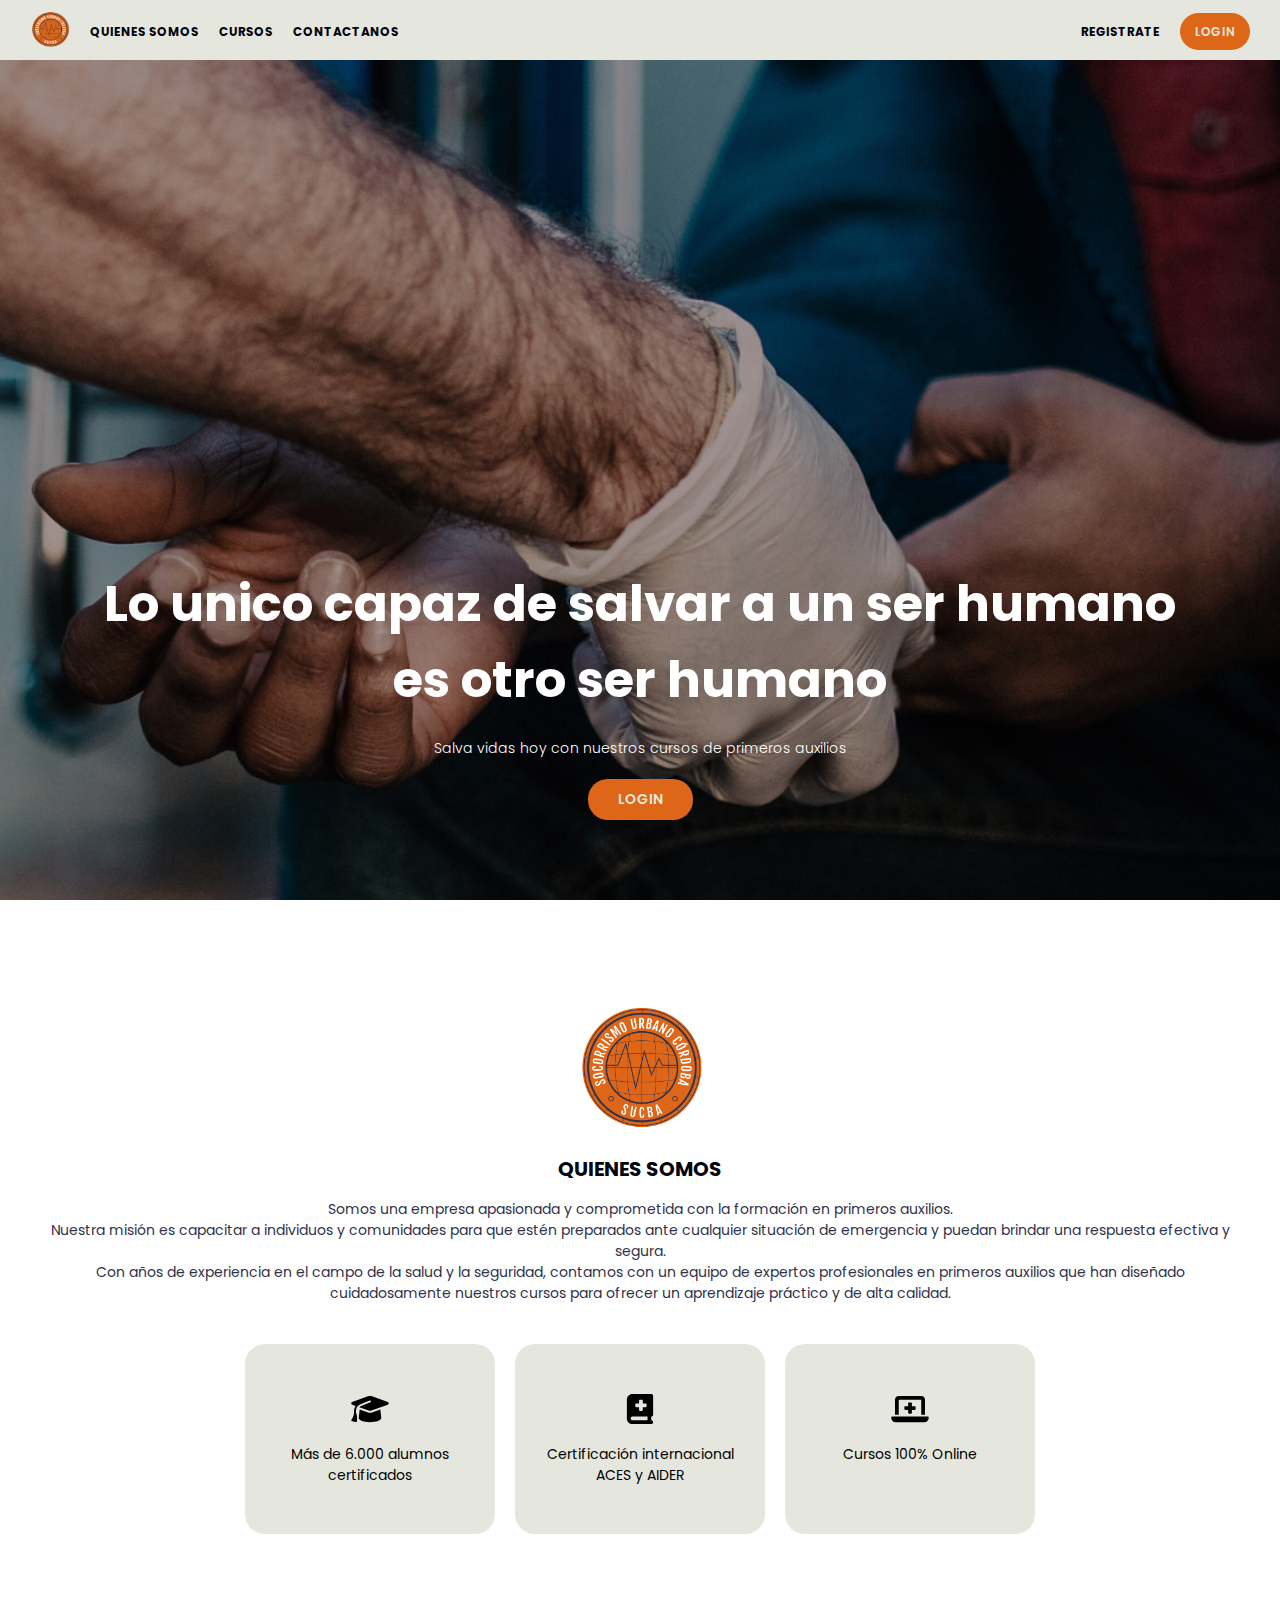
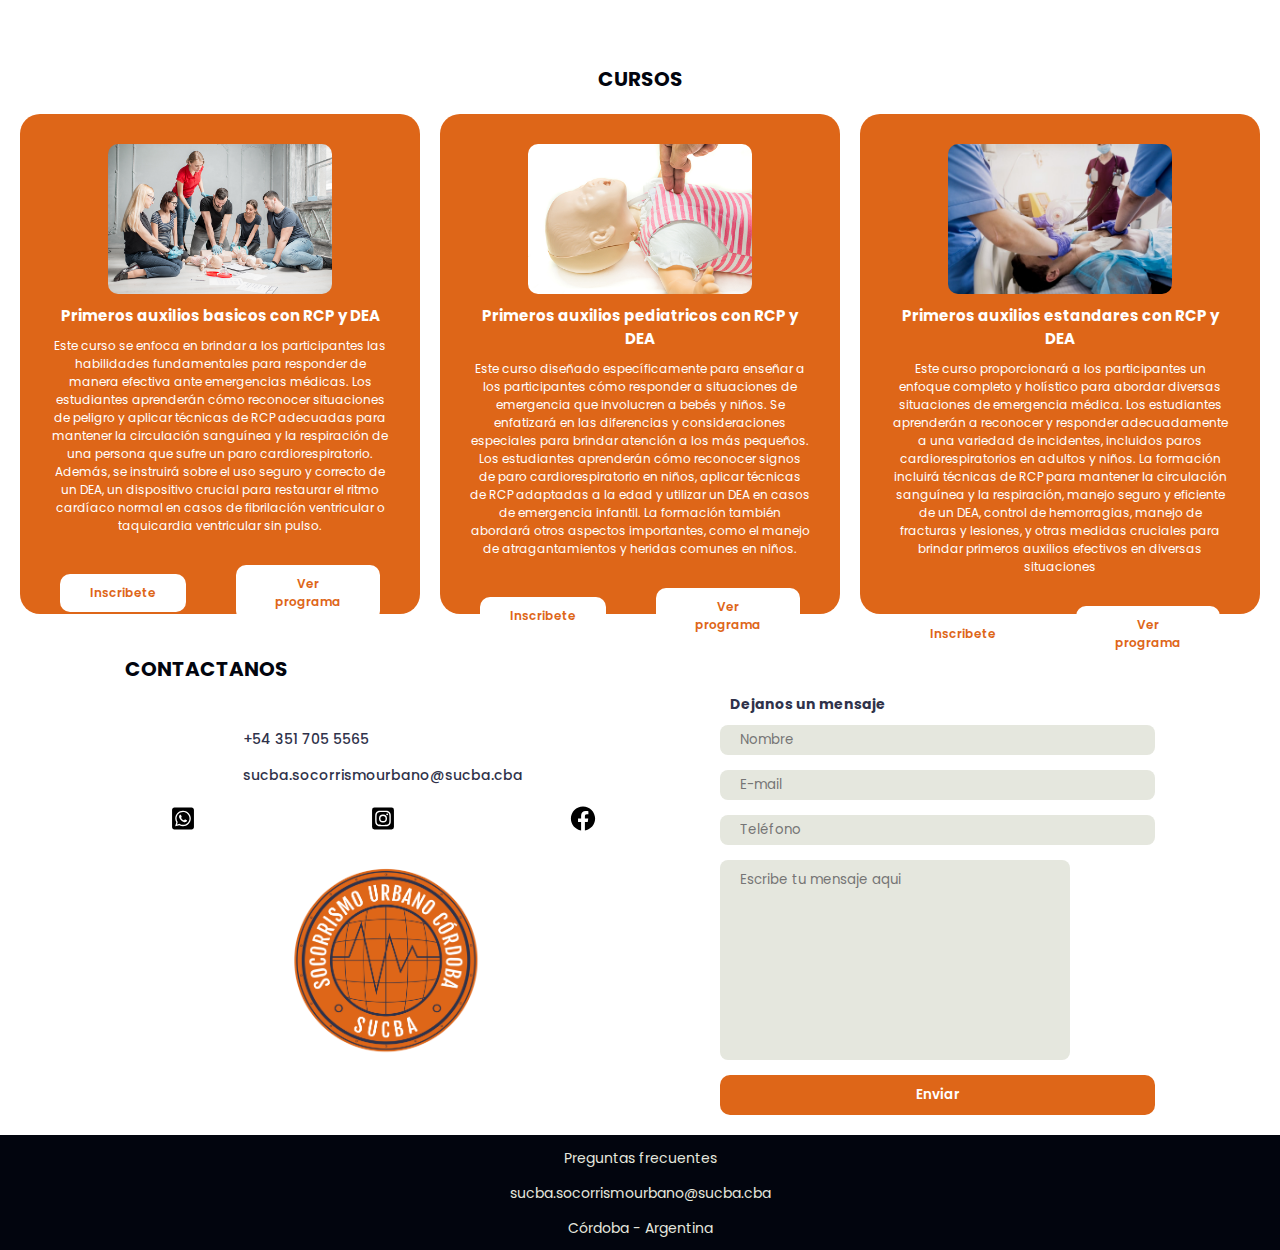
==== index.html @ 524a4acb "first commit" ====
<!DOCTYPE html>
<html lang="en">
<head>
    <meta charset="UTF-8">
    <meta name="viewport" content="width=device-width, initial-scale=1.0">
    <title>SUCBA</title>
    <link rel="icon" href="./assets/img/logo SUCBA sin fondo.png">
    <link rel="stylesheet" href="./assets/stylesheet.css">

     <!-- FONTAWESOME -->
     <link rel="stylesheet" href="https://cdnjs.cloudflare.com/ajax/libs/font-awesome/6.4.0/css/all.min.css" integrity="sha512-iecdLmaskl7CVkqkXNQ/ZH/XLlvWZOJyj7Yy7tcenmpD1ypASozpmT/E0iPtmFIB46ZmdtAc9eNBvH0H/ZpiBw==" crossorigin="anonymous" referrerpolicy="no-referrer" />
    

</head>
<body>
    <header>
        <div class="navbar-right">
            <img src="./assets/img/logo SUCBA sin fondo.png" alt="logo" class="logo">
            <nav class="navbar">
                <ul class="navbar-list">
                    <li><a href="#about">Quienes somos</a></li>
                    <li><a href="#courses">Cursos</a></li>
                    <li><a href="#contact">Contactanos</a></li>
                </ul>
            </nav>
        </div>
        <div class="navbar-user">
            <ul class="navbar-list">
                <li><a href="#">Registrate</a></li>
                <li><a href="#"><span>Login</span></a></li>
            </ul>
        </div>
    </header>

    <main>
    <!-- HERO -->
        <section id="hero">
            <div class="hero-info">
                <h1>Lo unico capaz de salvar a un ser humano es otro ser humano</h1>
                <p>Salva vidas hoy con nuestros cursos de primeros auxilios</p>
                <a href="#">Login</a>
            </div>
            <!-- <img src="./assets/img/SUCBA reducidas/pexels-rodnae-productions-6520214(1).jpg" alt="emergencia"> -->
        </section>

    <!-- ABOUT AS -->
        <section id="about">
            <div class="about-info">
                <img src="./assets/img/logo SUCBA sin fondo.png" alt="sucba ">
                <h2>Quienes somos</h2>
                <p>Somos una empresa apasionada y comprometida con la formación en primeros auxilios. <br>Nuestra misión es capacitar a individuos y comunidades para que estén preparados ante cualquier situación de emergencia y puedan brindar una respuesta efectiva y segura. <br>Con años de experiencia en el campo de la salud y la seguridad, contamos con un equipo de expertos profesionales en primeros auxilios que han diseñado cuidadosamente nuestros cursos para ofrecer un aprendizaje práctico y de alta calidad.</p>
            </div>
            <div class="about-cards">

                <div class="card">
                    <img src="./assets/img/icon/graduation-cap-solid.svg" alt="icon graduation cap">
                    <p>Más de 6.000 alumnos certificados</p>
                </div>

                <div class="card">
                    <img src="./assets/img/icon/book-medical-solid.svg" alt="icon certificate">
                    <p>Certificación internacional ACES y AIDER</p>
                </div>

                <div class="card">
                    <img src="./assets/img/icon/laptop-medical-solid.svg" alt="icon online">
                    <p>Cursos 100% Online</p>
                </div>  

                
            </div>


        </section>

        <!-- CURSOS -->
        <section id="courses">
            <h2>Cursos</h2>
            <div class="courses-container">
                <!-- curso 1 -->
                <div class="course-card">
                    <div class="course-info">
                        <img src="./assets/img/alumno_ps_urbano.jpg" alt="">
                        <h3>Primeros auxilios basicos con RCP y DEA</h3>
                        <p>Este curso se enfoca en brindar a los participantes las habilidades fundamentales para responder de manera efectiva ante emergencias médicas. Los estudiantes aprenderán cómo reconocer situaciones de peligro y aplicar técnicas de RCP adecuadas para mantener la circulación sanguínea y la respiración de una persona que sufre un paro cardiorespiratorio. Además, se instruirá sobre el uso seguro y correcto de un DEA, un dispositivo crucial para restaurar el ritmo cardíaco normal en casos de fibrilación ventricular o taquicardia ventricular sin pulso.</p>
                    </div>

                    <div class="course-btn">
                        <a href="#">Inscribete</a>
                        <a href="#">Ver programa</a>
                    </div>
                </div>

                <!-- curso 2 -->
                <div class="course-card">
                    <div class="course-info">
                        <img src="./assets/img/alumno_ps_pediatricos.jpg" alt="pediatrico">
                        <h3>Primeros auxilios pediatricos con RCP y DEA</h3>
                        <p>Este curso diseñado específicamente para enseñar a los participantes cómo responder a situaciones de emergencia que involucren a bebés y niños. Se enfatizará en las diferencias y consideraciones especiales para brindar atención a los más pequeños. Los estudiantes aprenderán cómo reconocer signos de paro cardiorespiratorio en niños, aplicar técnicas de RCP adaptadas a la edad y utilizar un DEA en casos de emergencia infantil. La formación también abordará otros aspectos importantes, como el manejo de atragantamientos y heridas comunes en niños.</p>
                   </div>

                    <div class="course-btn">
                        <a href="#">Inscribete</a>
                        <a href="#">Ver programa</a>
                    </div>
                </div>

                <!-- curso 3 -->
                <div class="course-card">
                    <div class=course-info>
                        <img src="./assets/img/emergencias cardiovasculares.jpg" alt="estandares">
                        <h3>Primeros auxilios estandares con RCP y DEA</h3>
                        <p>Este curso proporcionará a los participantes un enfoque completo y holístico para abordar diversas situaciones de emergencia médica. Los estudiantes aprenderán a reconocer y responder adecuadamente a una variedad de incidentes, incluidos paros cardiorespiratorios en adultos y niños. La formación incluirá técnicas de RCP para mantener la circulación sanguínea y la respiración, manejo seguro y eficiente de un DEA, control de hemorragias, manejo de fracturas y lesiones, y otras medidas cruciales para brindar primeros auxilios efectivos en diversas situaciones</p>
                    </div>

                    <div class="course-btn">
                        <a href="#">Inscribete</a>
                        <a href="#">Ver programa</a>
                    </div>
                </div>
            </div>
            
        </section>

        <!-- CONTACT US -->
        <section id="contact">
            <h2>Contactanos</h2>

            <div class="contact-container">
                <div class="contact-info">
                    <div class="contact">
                        <ul class="contact-list">
                            <li>+54 351 705 5565</li>
                            <li>sucba.socorrismourbano@sucba.cba</li>
                        </ul>
                    </div>
                    <div>
                        <ul class="contact-links">
                            <li><a href="#"><img src="./assets/img/icon/square-whatsapp.svg" alt="whatsapp"></a></li>
                            <li><a href="#"><img src="./assets/img/icon/square-instagram.svg" alt="instagram"></a></li>
                            <li><a href="#"><img src="./assets/img/icon/facebook.svg" alt="facebook"></a></li>
                        </ul>
                    </div>
                    <img src="./assets/img/logo SUCBA sin fondo.png" alt="mapa">
                </div>   
            
                <div class="contact-form">
                    <p>Dejanos un mensaje</p>
                    <form class="form">
                            <input class= form-info type="text" placeholder="Nombre" name="nombre" required>
                            <input class= form-info type="email" placeholder="E-mail" name="email" required>
                            <input class= form-info type="tel" placeholder="Teléfono" name="telefono">
                            <input class= form-msj type="text" placeholder="Escribe tu mensaje aqui">
                            <input class= form-btn type="submit" value="Enviar">
                    </form>
                </div>
        </div>
        </section>
    </main>

    <footer>
        <div>
            <ul class="footer-links">
                <li><a href="#">Preguntas frecuentes</a></li>
                <li><a href="#">sucba.socorrismourbano@sucba.cba</a></li>
                <li><a href="#">Córdoba - Argentina</a></li>
            </ul>
        </div>


    </footer>
</body>
</html>
---- assets/stylesheet.css ----
@import url('https://fonts.googleapis.com/css2?family=Montserrat:wght@100;300;400;600;800&family=Poppins:wght@100;200;300;400;600;700&display=swap');

/* para usar fuentes 
font-family: 'Montserrat', sans-serif;
font-family: 'Poppins', sans-serif; 
*/

:root {
    --orange: #de6618;
    --blue: #2f324a;
    --white: #e5e7de;
    --black: #02050e;

}

*{
    margin:0;
    padding: 0;
    box-sizing: border-box;
    list-style: none;
    text-decoration: none;
    font-family: 'Poppins', sans-serif; 

}

/* HEADER */

header{
    width: 100%;
    height: 60px;
    display: flex;
    justify-content: space-between;
    align-items: center;
    padding: 0px 30px;
    position: fixed;
    background-color: var(--white);
}

header div {
    display: flex;
    gap: 20px;
    justify-content: center;
    align-items: center;
    
}
.logo {
    height: 40px;
    width: 40px;
    cursor: pointer;
}

.navbar-list {
    display: flex;
    align-items: center;
    justify-content: center;
    gap:20px;
}

.navbar-list a{
    font-size: 12px;
    font-weight: 700;
    color: var(--black);
    cursor: pointer;
    text-transform: uppercase;
}

.navbar-list span{
    background-color: var(--orange);
    color: var(--white);
    padding: 10px 15px;
    border-radius: 20px;
    font-size: 12px;
    font-weight: 600;
}

/*=========PORTADA========= */

main {
    /* padding-top: 60px; */
    width: 100%;
    display: flex;
    justify-content: center;
    align-items: center;
    flex-direction: column;
}
#hero {
    max-width: 1800px;

    /* backgrund fijo */
    background-image: url(./img/portada/Diseño\ sin\ título\ \(1\).png);
    background-attachment: fixed;
    background-position: center top;
    background-size:cover;
    background-repeat: no-repeat;
    height: 100vh;
    width: 100%;
    min-height: 100vh;
    
    display: flex;
    justify-content: center;
    align-items: flex-end;
    padding-bottom: 30px;
}

.hero-info{
    display: flex;
    flex-direction: column;
    gap:20px;
    justify-content: flex-end;
    align-items: center;
    padding: 50px 80px;
}

.hero-info h1 {
    font-size: 50px;
    text-align: center;
    font-weight: 700;
    color: white;
}

.hero-info p{
    font-size: 14px;
    color: white;
    font-weight: 300;
}

.hero-info a {
    background-color: var(--orange);
    color: var(--white);
    padding: 10px 30px;
    border-radius: 20px;
    font-weight: 600;
    text-transform: uppercase;
    font-size: 14px;
    font-weight: 600;
    
}


/* #hero img{
    width: 50%;
    border-radius: 10px;

} */

/* ========ABOUT US===========*/
#about {
    max-width: 1800px;
    padding: 60px 0 50px 0;
    background-color: white;
    display: flex;
    justify-content: center;
    align-items: center;
    flex-direction: column;
    gap: 30px;
}

#about img {
    width: 130px;
    padding-top: 20px;
}

.about-info {
    display: flex;
    flex-direction: column;
    justify-content: center;
    align-items: center;
    padding: 20px 0 10px 0;
    gap: 15px;
    text-align: center;
    color: var(--blue);
    font-size: 14px;
}

.about-info p{
    padding:0 50px;
}

.about-info h2,
#courses h2{
    color: var(--black);
    font-size: 20px;
    text-transform: uppercase;
    
}

.about-cards {
    width: 100%;
    display: flex;
    flex-direction: row;
    gap:20px;
    align-items: center;
    justify-content: center;
}

.card{
    width: 250px;
    height: 190px;
    display: flex;
    flex-direction: column;
    justify-content: flex-start;
    gap:20px;
    align-items: center;
    background-color: var(--white);
    border-radius: 20px;
    padding: 30px 15px;

    text-align: center;
    font-size: 14px;
    font-weight: 400;
}

.card img{
    height: 50px;
    
}


/* ====CURSOS===== */

#courses {
    width: 100%;
    /* padding: 80px 0 30px 0; */
    padding-top: 80px;
    padding-bottom: 40px;
    display: flex;
    flex-direction: column;
    align-items: center;
    justify-content: center;
    background-color: white;
    gap: 20px;
}

.courses-container {
    max-width: 1800px;
    display: flex;
    flex-direction: row;
    gap:20px;
}

.course-card {
    width: 400px;
    height: 500px;
    background-color: var(--orange);
    color: white;
    display: flex;
    flex-direction: column;
    gap: 20px;
    align-items: center;
    justify-content: space-around;
    text-align: center;
    border-radius: 20px;
    padding: 20px;
}

.course-card img {
    height: 150px;
    border-radius: 10px;
}

.course-info{
    display: flex;
    flex-direction: column;
    justify-content: center;
    align-items: center;
    gap:10px;
    padding: 10px;
}

.course-info h3{
    font-size: 15px;
}

.course-info p{
    font-size: 12px;
    text-align: center;
}

.course-btn {
    display: flex;
    justify-content: space-between;
    align-items: center;
    gap: 50px;
    padding: 0 20px 10px 20px;
}

.course-btn a{
    background-color: white;
    color: var(--orange);
    font-weight: 600;
    font-size: 12px;
    padding: 10px 30px;
    border-radius: 10px;
    cursor: pointer;
}



/* ======CONTACTO======= */
#contact {
    display: flex;
    flex-direction: column;
    max-width: 1800px;
}

#contact h2{
    color: var(--black);
    font-size: 20px;
    text-transform: uppercase;
}

.contact-container{ 
    width: 100%;  
    display: flex;
    flex-direction: row;
    align-items: center;
    gap: 80px;
}

/* ====DATOS DE CONTACTO==== */

.contact-info {
    width: 50%;
    display: flex;
    flex-direction: column;
    gap:20px;
    font-size: 14px;
    text-align: left;
    justify-content: center;
    align-items: center;
}

.contact-list {
    display: flex;
    flex-direction: column;
    gap:15px;
    color: var(--blue);
    font-weight: 500;
}

.contact-links {
    display: flex;
    
}
.contact-links img{
    width: 25px;
    height: 25px;
    
}

.contact-info img{
    width: 200px;
}


/* ====FORMULARIO DE CONTACTO==== */
.contact-form {
    width: 50%;
    display: flex;
    flex-direction: column;
}

.contact-form p{
    font-weight: 700;
    font-size: 14px;
    padding: 10px 10px;
    color: var(--blue);
}

.form{
    display: flex;
    gap:15px;
    flex-direction: column;
}

.form-info{
    border: none;
    background-color: var(--white);
    color: var(--blue);
    padding: 5px 20px;
    border-radius: 8px;
}

.form-msj{
    border: none;
    background-color: var(--white);
    color: var(--blue);
    border-radius: 8px;
    height: 200px;
    width: 350px;
    text-align: initial;
    position: relative;
}

.form-msj::placeholder{
    position:absolute;
    top:0;
    padding: 10px 20px;

}

.form-btn{
    border: none;
    background-color: #de6618;
    padding: 10px 20px;
    color: white;
    border-radius: 10px;
    font-weight: 600;
    cursor: pointer;
}


/* ====FOOTER==== */
footer {
    max-width: 1800px;
    padding-top: 20px;
}

.footer-links{
    width: 100%;
    background-color: var(--black);
    padding: 10px;
    display: flex;
    flex-direction: column;
    justify-content: center;
    align-items: center;
    gap:10px;
}

.footer-links a{
    font-size: 14px;
    color: var(--white);
}
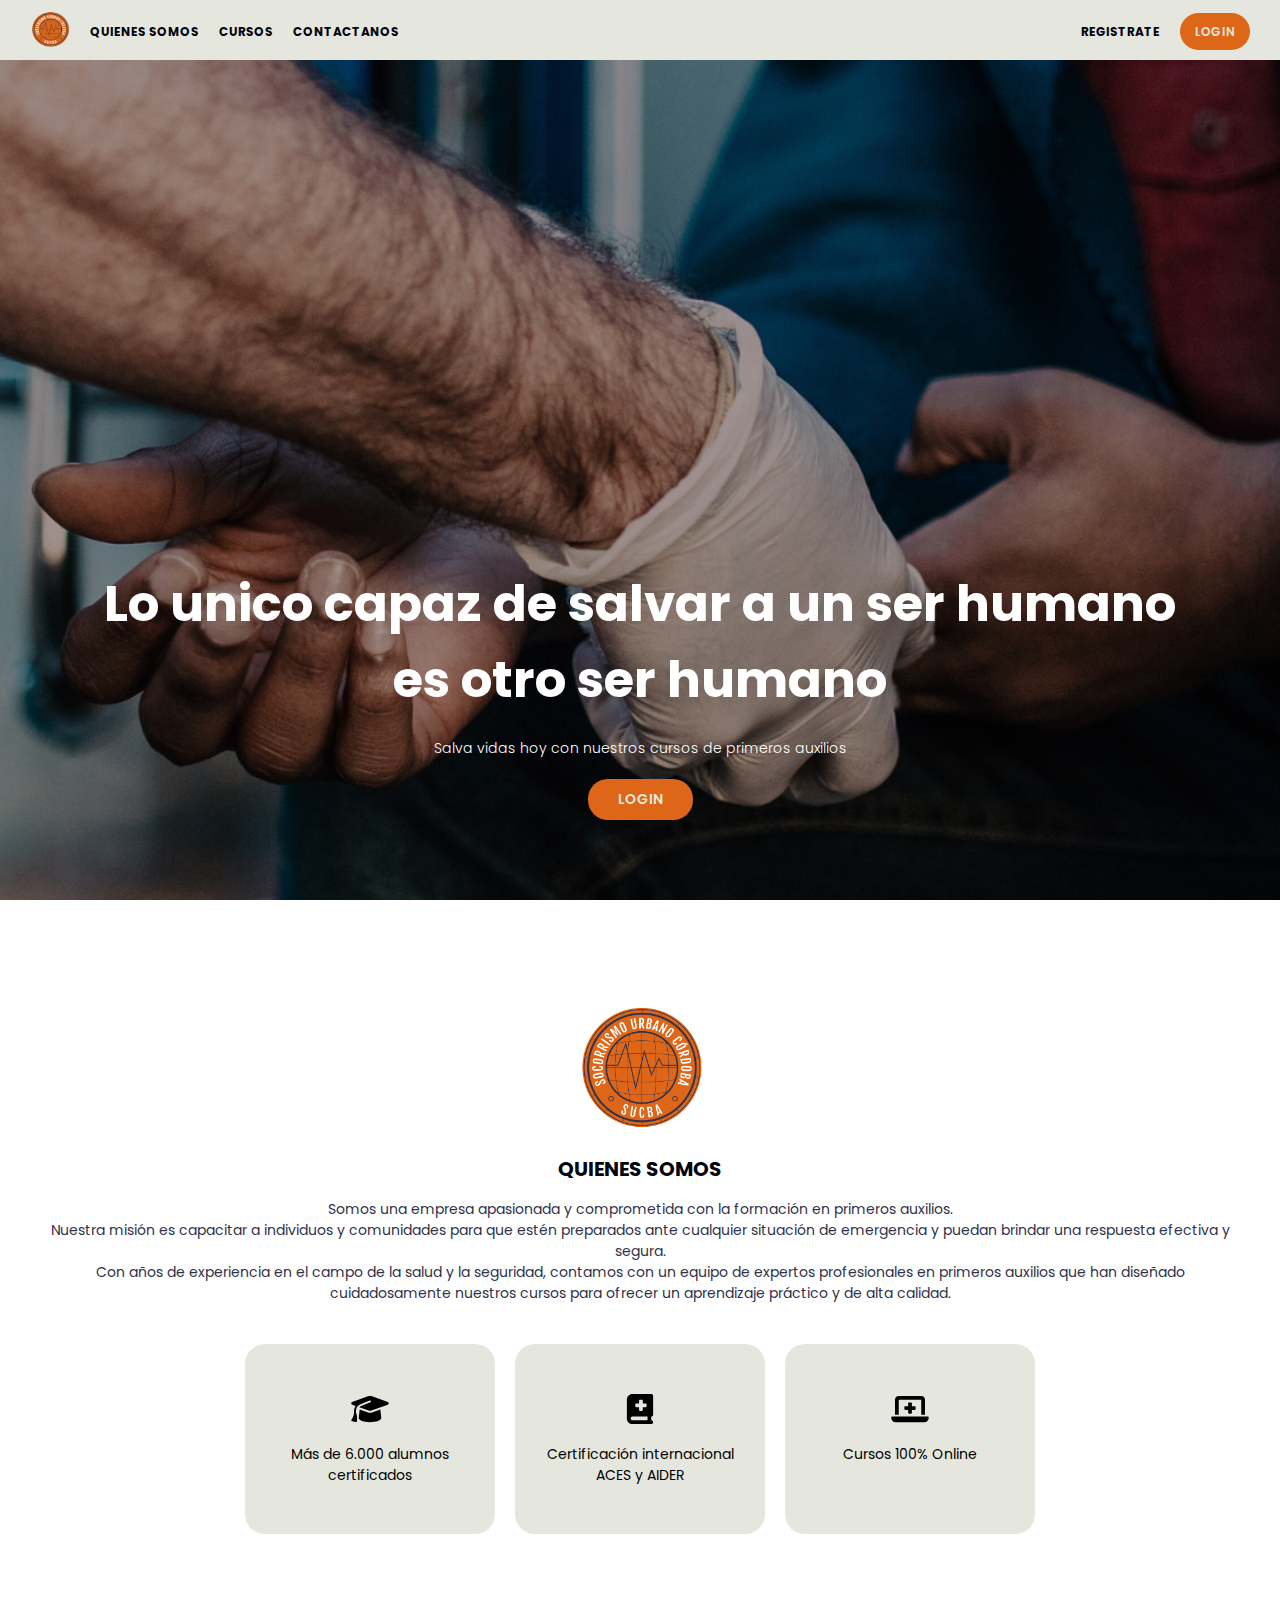
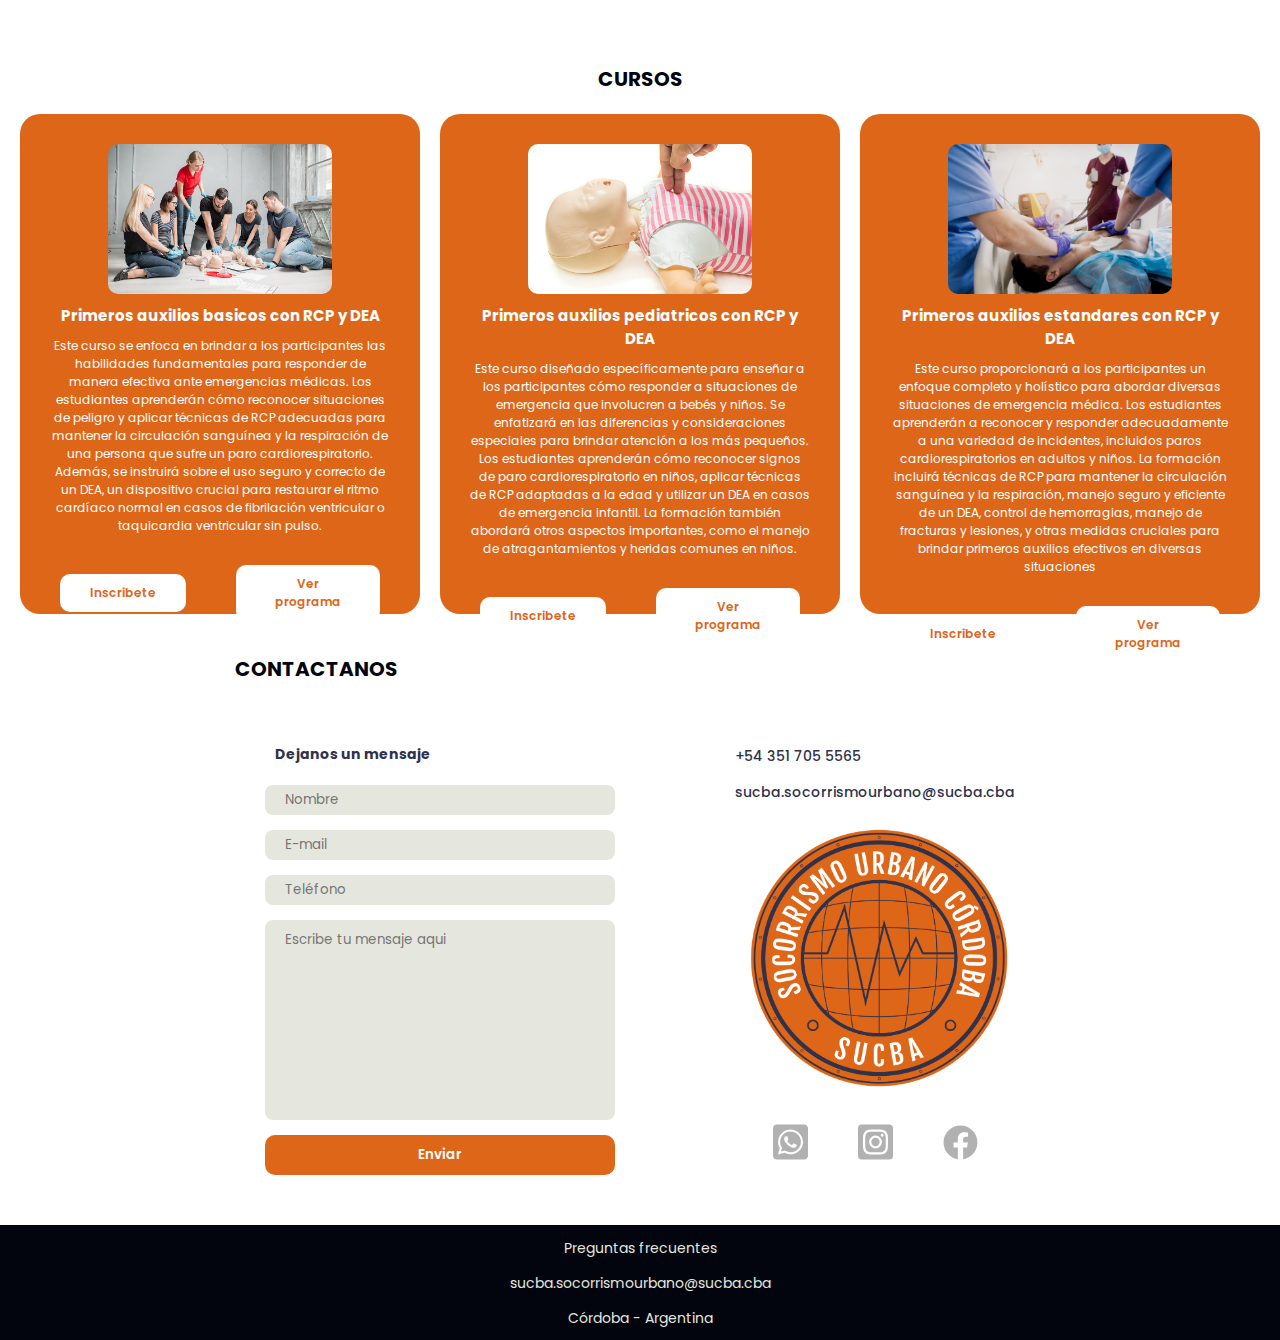
==== commit a14258d6: "add: contact section" ====
--- a/index.html
+++ b/index.html
@@ -127,6 +127,17 @@
             <h2>Contactanos</h2>
 
             <div class="contact-container">
+                <div class="contact-form">
+                    <p>Dejanos un mensaje</p>
+                    <form class="form">
+                            <input class= form-info type="text" placeholder="Nombre" name="nombre" required>
+                            <input class= form-info type="email" placeholder="E-mail" name="email" required>
+                            <input class= form-info type="tel" placeholder="Teléfono" name="telefono">
+                            <input class= form-msj type="textarea" placeholder="Escribe tu mensaje aqui">
+                            <input class= form-btn type="submit" value="Enviar">
+                    </form>
+                </div>
+
                 <div class="contact-info">
                     <div class="contact">
                         <ul class="contact-list">
@@ -134,6 +145,9 @@
                             <li>sucba.socorrismourbano@sucba.cba</li>
                         </ul>
                     </div>
+                
+                    <img src="./assets/img/logo SUCBA sin fondo.png" alt="mapa">
+
                     <div>
                         <ul class="contact-links">
                             <li><a href="#"><img src="./assets/img/icon/square-whatsapp.svg" alt="whatsapp"></a></li>
@@ -141,19 +155,7 @@
                             <li><a href="#"><img src="./assets/img/icon/facebook.svg" alt="facebook"></a></li>
                         </ul>
                     </div>
-                    <img src="./assets/img/logo SUCBA sin fondo.png" alt="mapa">
                 </div>   
-            
-                <div class="contact-form">
-                    <p>Dejanos un mensaje</p>
-                    <form class="form">
-                            <input class= form-info type="text" placeholder="Nombre" name="nombre" required>
-                            <input class= form-info type="email" placeholder="E-mail" name="email" required>
-                            <input class= form-info type="tel" placeholder="Teléfono" name="telefono">
-                            <input class= form-msj type="text" placeholder="Escribe tu mensaje aqui">
-                            <input class= form-btn type="submit" value="Enviar">
-                    </form>
-                </div>
         </div>
         </section>
     </main>
--- a/assets/stylesheet.css
+++ b/assets/stylesheet.css
@@ -307,23 +307,26 @@
     color: var(--black);
     font-size: 20px;
     text-transform: uppercase;
+    padding-bottom: 20px;
 }
 
 .contact-container{ 
-    width: 100%;  
     display: flex;
     flex-direction: row;
     align-items: center;
-    gap: 80px;
+    justify-content: space-between;
+    padding: 30px;
+    gap: 120px;
 }
 
 /* ====DATOS DE CONTACTO==== */
 
 .contact-info {
     width: 50%;
-    display: flex;
-    flex-direction: column;
-    gap:20px;
+    height: 100%;
+    display: flex;
+    flex-direction: column;
+    gap: 10px;
     font-size: 14px;
     text-align: left;
     justify-content: center;
@@ -340,22 +343,26 @@
 
 .contact-links {
     display: flex;
-    
-}
-.contact-links img{
-    width: 25px;
-    height: 25px;
-    
+    gap: 50px;
+    align-items: center;
+    justify-content: space-between;
+}
+
+.contact-links a{
+    display: flex;
+    width:35px;
+    opacity: .3;
 }
 
 .contact-info img{
-    width: 200px;
+    width: 280px;
 }
 
 
 /* ====FORMULARIO DE CONTACTO==== */
 .contact-form {
     width: 50%;
+    height: 100%;
     display: flex;
     flex-direction: column;
 }
@@ -363,7 +370,7 @@
 .contact-form p{
     font-weight: 700;
     font-size: 14px;
-    padding: 10px 10px;
+    padding: 10px 10px 20px 10px;
     color: var(--blue);
 }
 
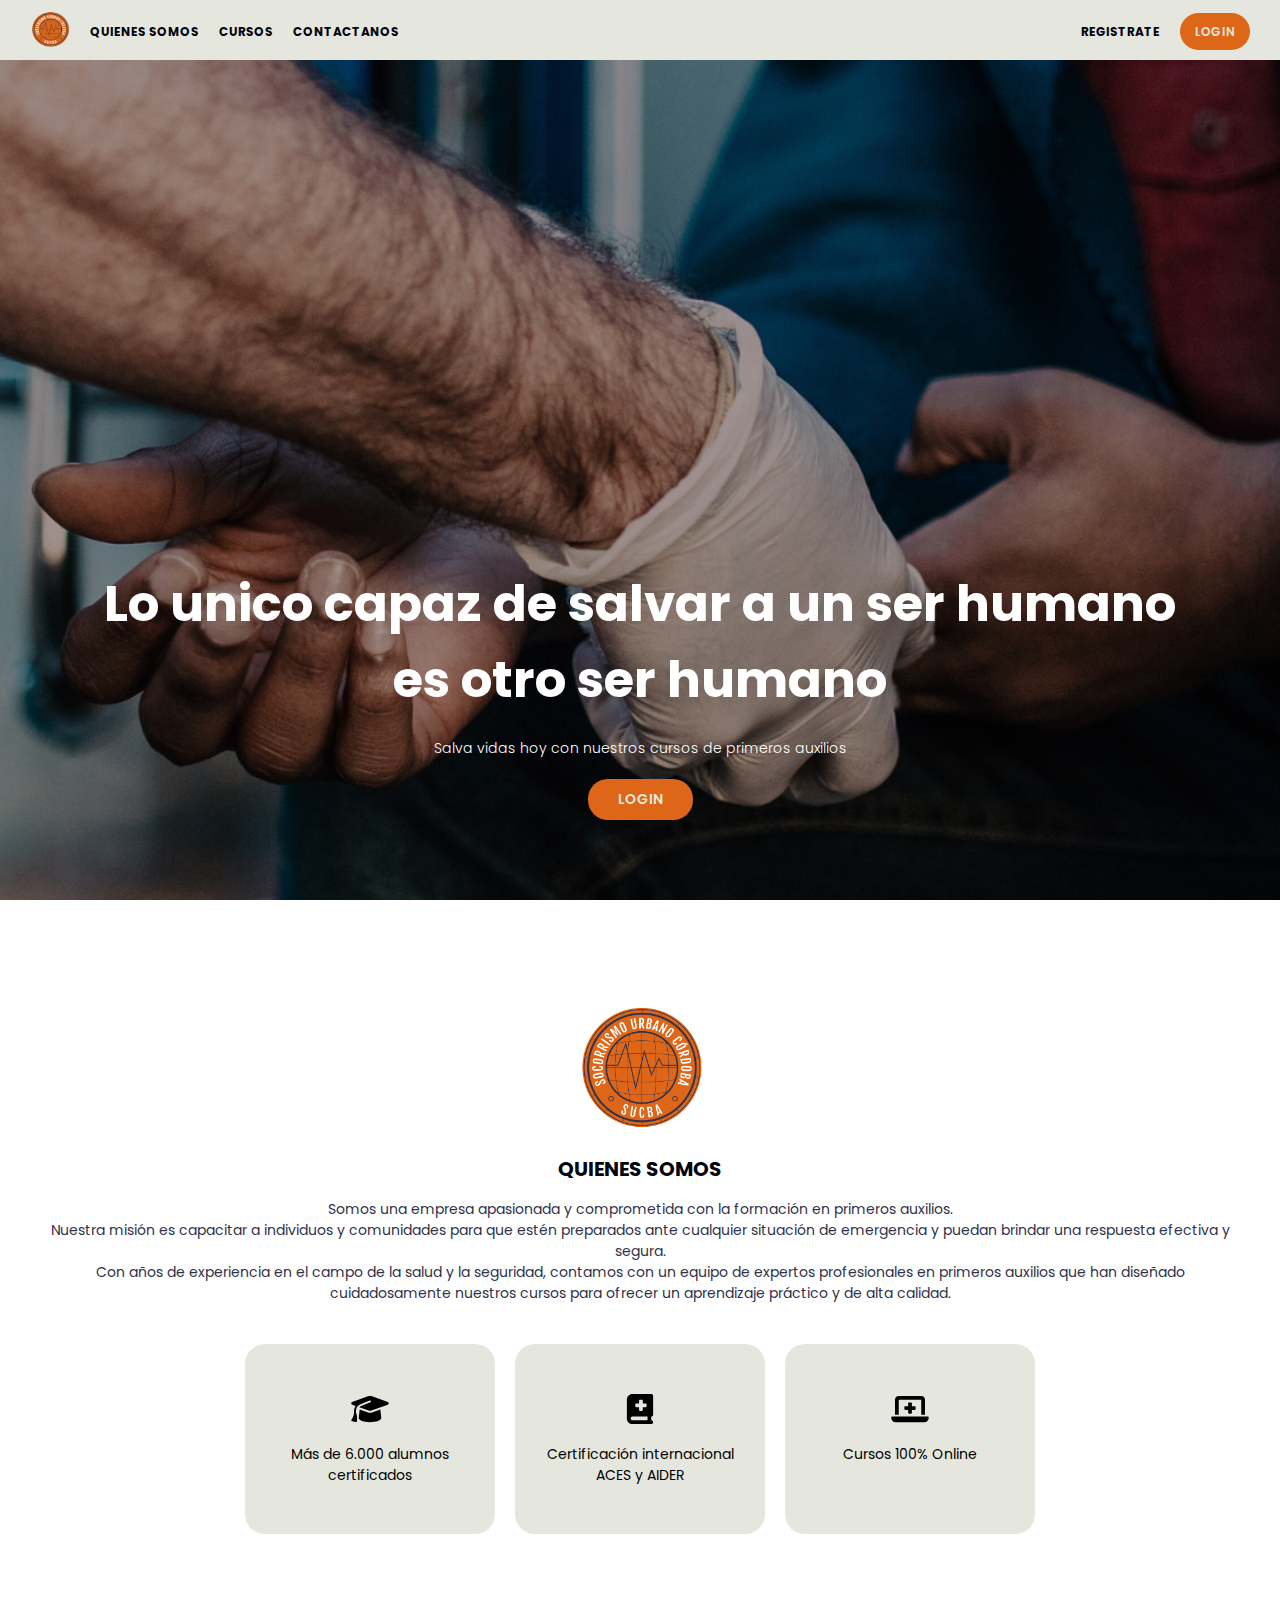
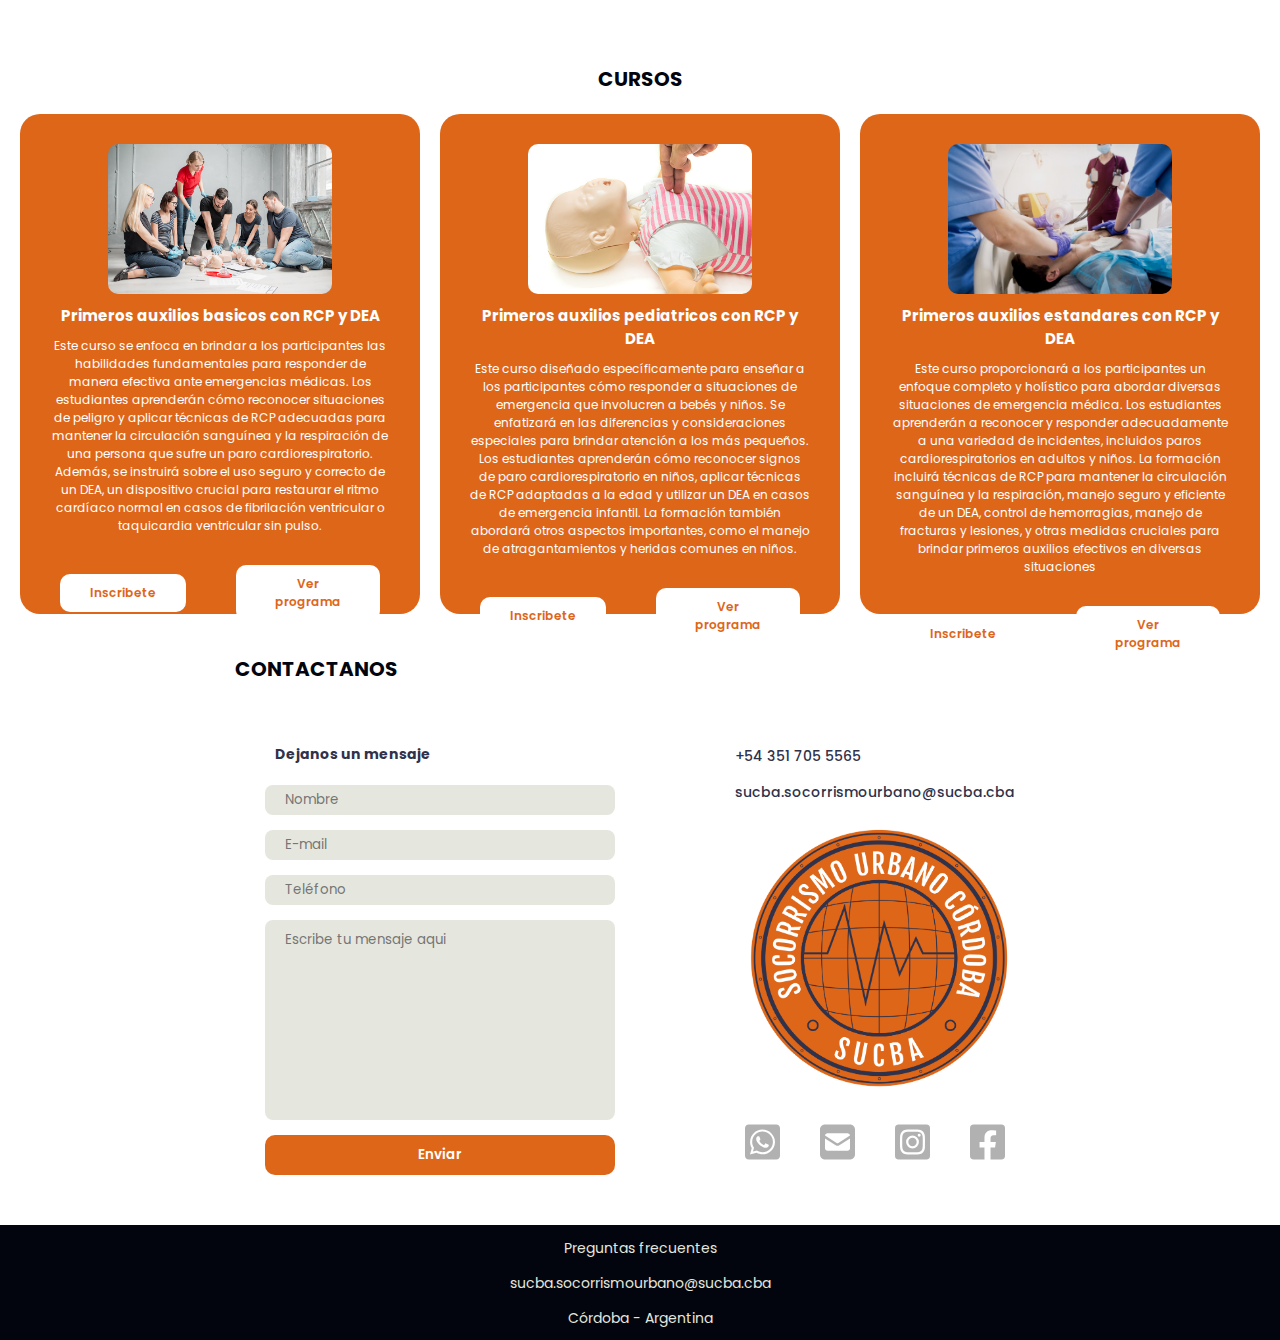
==== commit 0ed5c10e: "add: contact section" ====
--- a/index.html
+++ b/index.html
@@ -151,8 +151,10 @@
                     <div>
                         <ul class="contact-links">
                             <li><a href="#"><img src="./assets/img/icon/square-whatsapp.svg" alt="whatsapp"></a></li>
+                            <li><a href="#"><img src="./assets/img/icon/square-envelope-solid.svg"></a></li>
                             <li><a href="#"><img src="./assets/img/icon/square-instagram.svg" alt="instagram"></a></li>
-                            <li><a href="#"><img src="./assets/img/icon/facebook.svg" alt="facebook"></a></li>
+                            <li><a href="#"><img src="./assets/img/icon/square-facebook.svg" alt="facebook"></a></li>
+                            
                         </ul>
                     </div>
                 </div>   
--- a/assets/stylesheet.css
+++ b/assets/stylesheet.css
@@ -343,7 +343,7 @@
 
 .contact-links {
     display: flex;
-    gap: 50px;
+    gap: 40px;
     align-items: center;
     justify-content: space-between;
 }
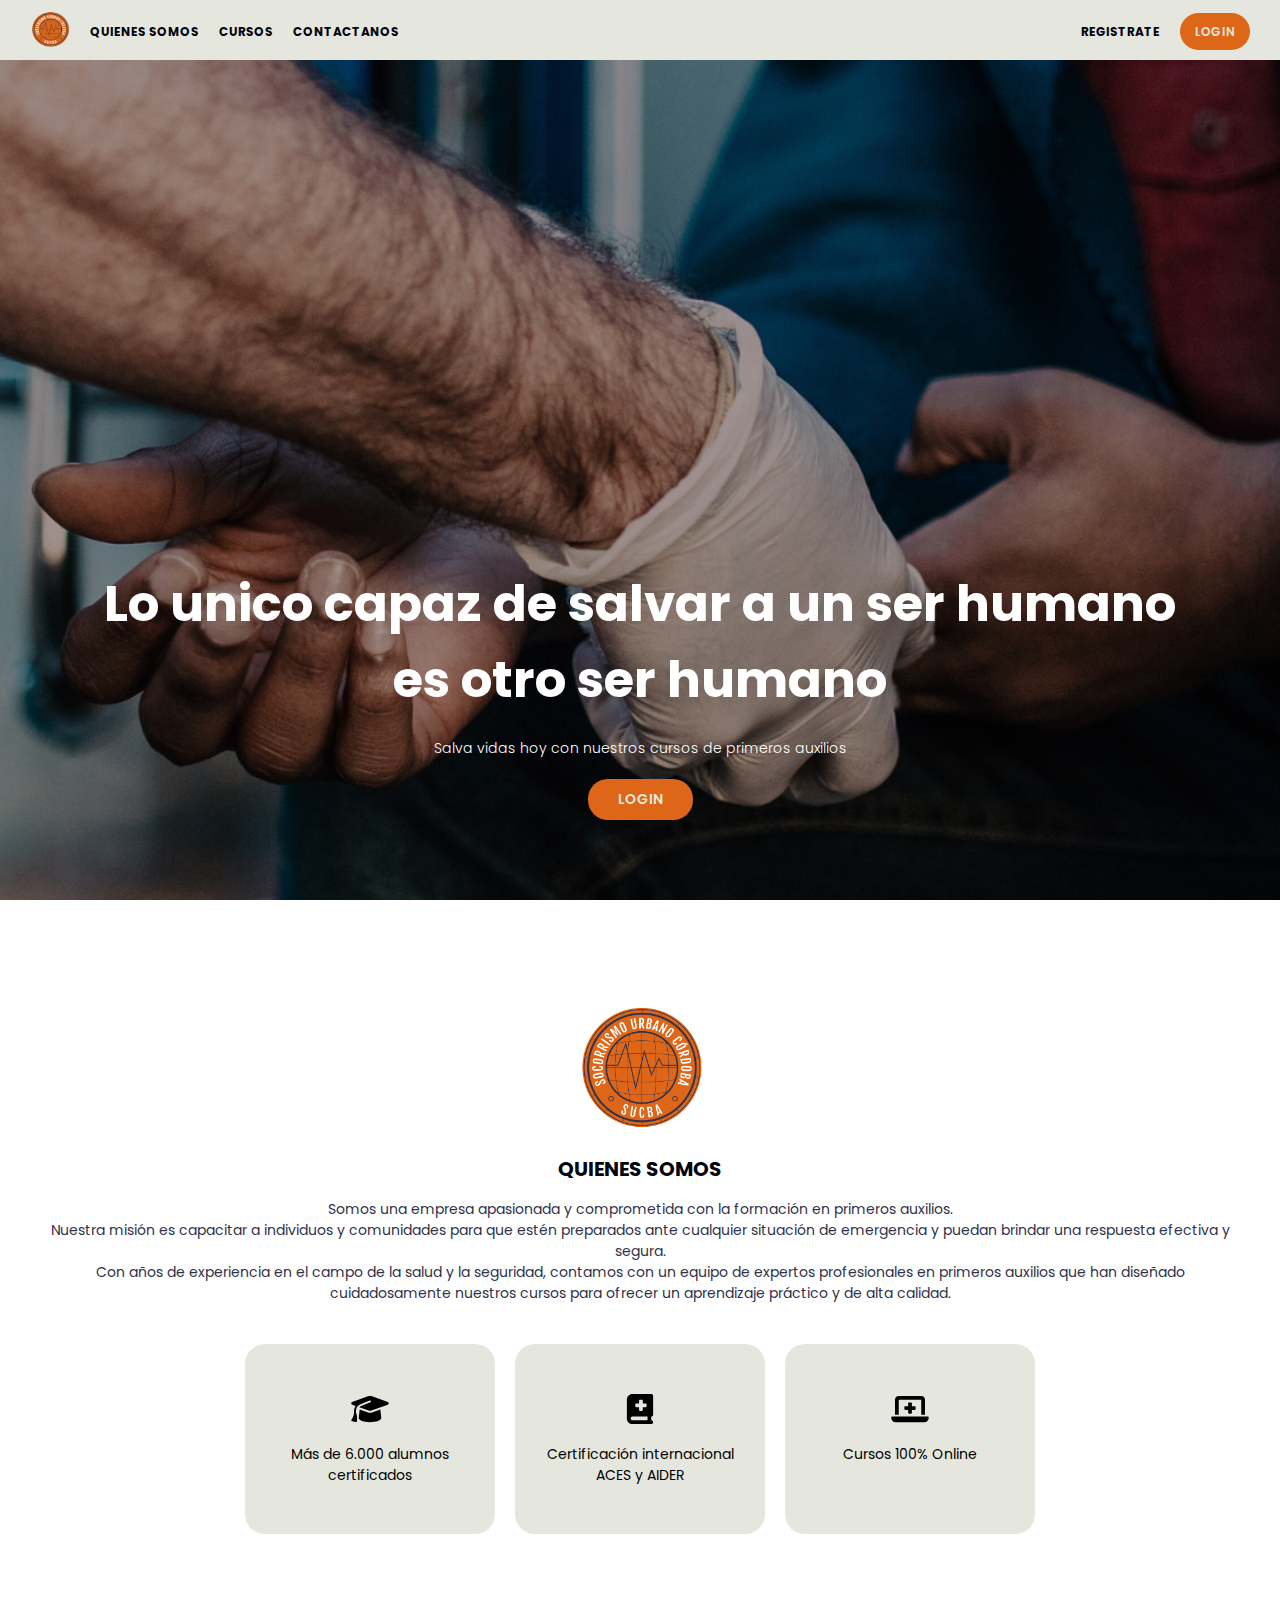
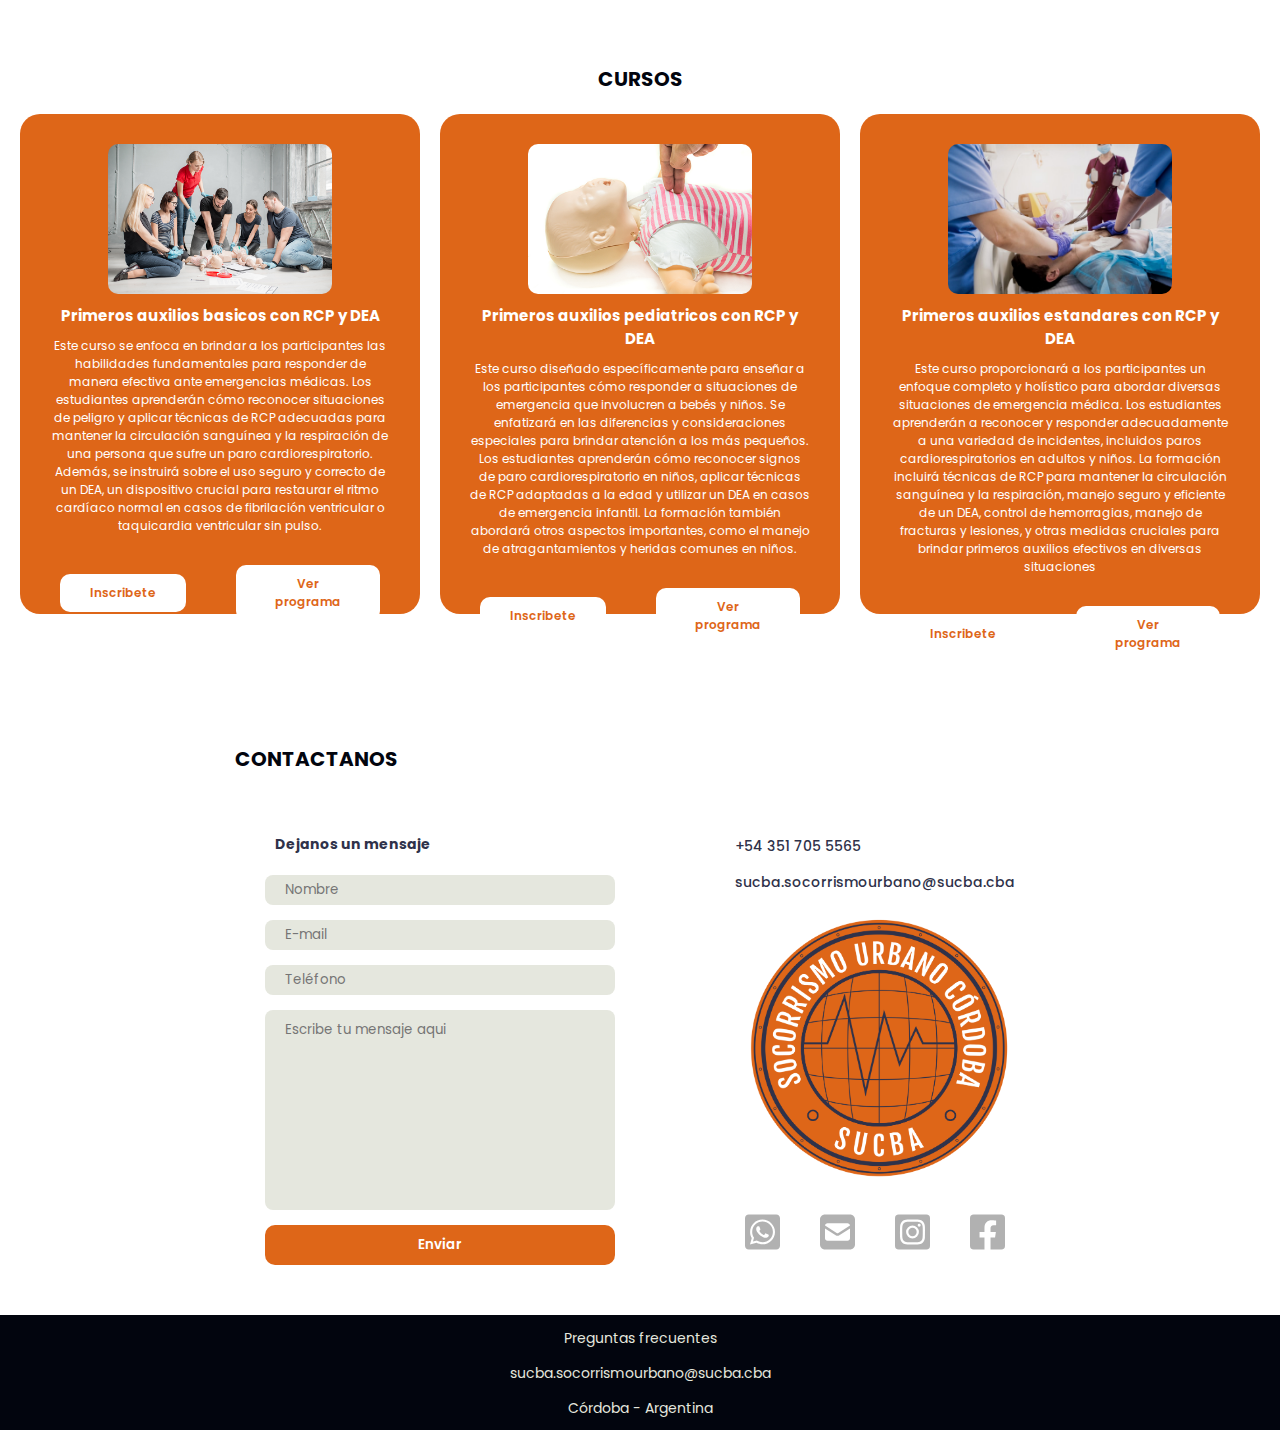
==== commit 7c330c24: "add: loggin y registration" ====
--- a/index.html
+++ b/index.html
@@ -6,6 +6,7 @@
     <title>SUCBA</title>
     <link rel="icon" href="./assets/img/logo SUCBA sin fondo.png">
     <link rel="stylesheet" href="./assets/stylesheet.css">
+    <link rel="stylesheet" href="./assets/mediaquaries.css">
 
      <!-- FONTAWESOME -->
      <link rel="stylesheet" href="https://cdnjs.cloudflare.com/ajax/libs/font-awesome/6.4.0/css/all.min.css" integrity="sha512-iecdLmaskl7CVkqkXNQ/ZH/XLlvWZOJyj7Yy7tcenmpD1ypASozpmT/E0iPtmFIB46ZmdtAc9eNBvH0H/ZpiBw==" crossorigin="anonymous" referrerpolicy="no-referrer" />
@@ -17,17 +18,25 @@
         <div class="navbar-right">
             <img src="./assets/img/logo SUCBA sin fondo.png" alt="logo" class="logo">
             <nav class="navbar">
+
                 <ul class="navbar-list">
                     <li><a href="#about">Quienes somos</a></li>
                     <li><a href="#courses">Cursos</a></li>
                     <li><a href="#contact">Contactanos</a></li>
                 </ul>
+
+
+                <!-- menu icon
+                <i class="fa-solid fa-bars"></i> -->
+
+
+
             </nav>
         </div>
         <div class="navbar-user">
             <ul class="navbar-list">
                 <li><a href="#">Registrate</a></li>
-                <li><a href="#"><span>Login</span></a></li>
+                <li><a href="./assets/login/login.html"><span>Login</span></a></li>
             </ul>
         </div>
     </header>
@@ -38,7 +47,7 @@
             <div class="hero-info">
                 <h1>Lo unico capaz de salvar a un ser humano es otro ser humano</h1>
                 <p>Salva vidas hoy con nuestros cursos de primeros auxilios</p>
-                <a href="#">Login</a>
+                <a href="./assets/login/login.html" target="_self" >Login</a>
             </div>
             <!-- <img src="./assets/img/SUCBA reducidas/pexels-rodnae-productions-6520214(1).jpg" alt="emergencia"> -->
         </section>
--- a/assets/stylesheet.css
+++ b/assets/stylesheet.css
@@ -77,7 +77,7 @@
 
 main {
     /* padding-top: 60px; */
-    width: 100%;
+    /* width: 100%; */
     display: flex;
     justify-content: center;
     align-items: center;
@@ -93,9 +93,8 @@
     background-size:cover;
     background-repeat: no-repeat;
     height: 100vh;
-    width: 100%;
     min-height: 100vh;
-    
+
     display: flex;
     justify-content: center;
     align-items: flex-end;
@@ -109,6 +108,7 @@
     justify-content: flex-end;
     align-items: center;
     padding: 50px 80px;
+    width: 100%;
 }
 
 .hero-info h1 {
@@ -301,6 +301,7 @@
     display: flex;
     flex-direction: column;
     max-width: 1800px;
+    padding-top: 90px;
 }
 
 #contact h2{
@@ -333,6 +334,10 @@
     align-items: center;
 }
 
+.contact-info img{
+    width: 280px;
+}  
+
 .contact-list {
     display: flex;
     flex-direction: column;
@@ -354,9 +359,7 @@
     opacity: .3;
 }
 
-.contact-info img{
-    width: 280px;
-}
+
 
 
 /* ====FORMULARIO DE CONTACTO==== */
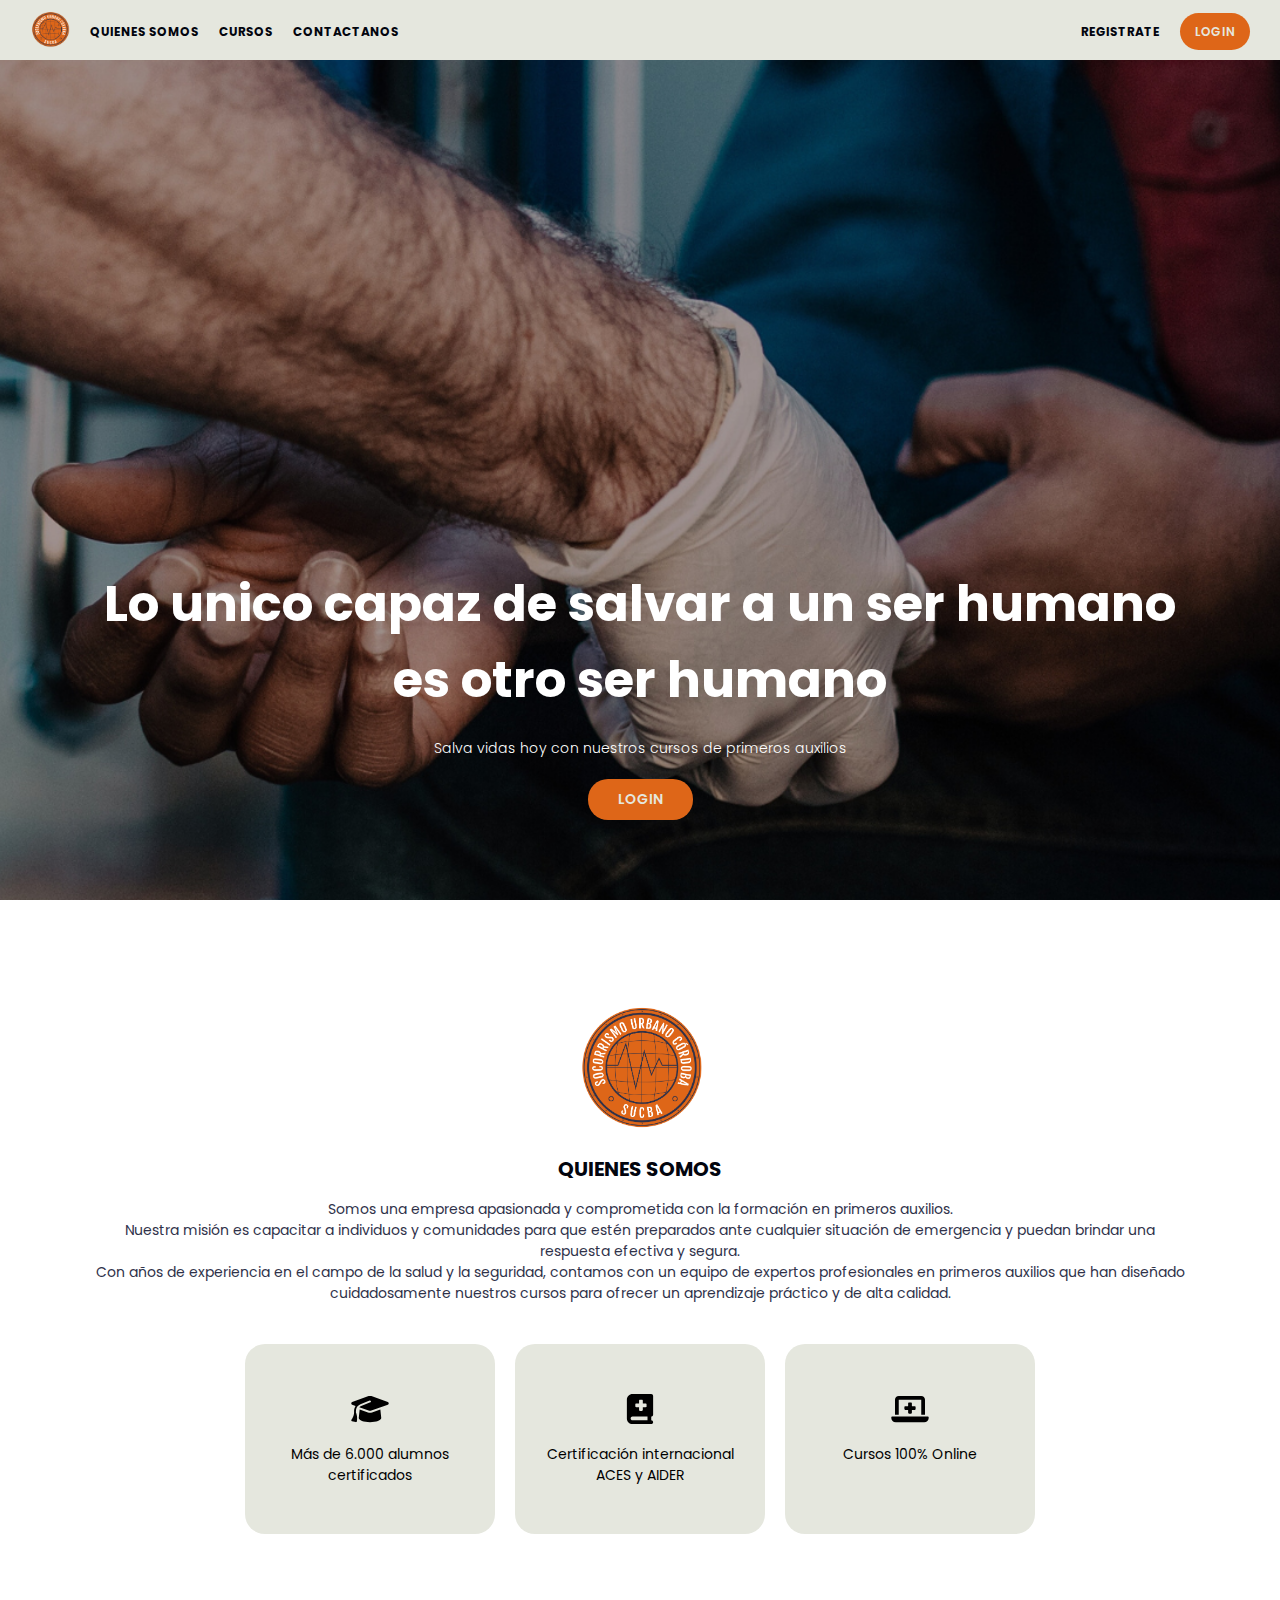
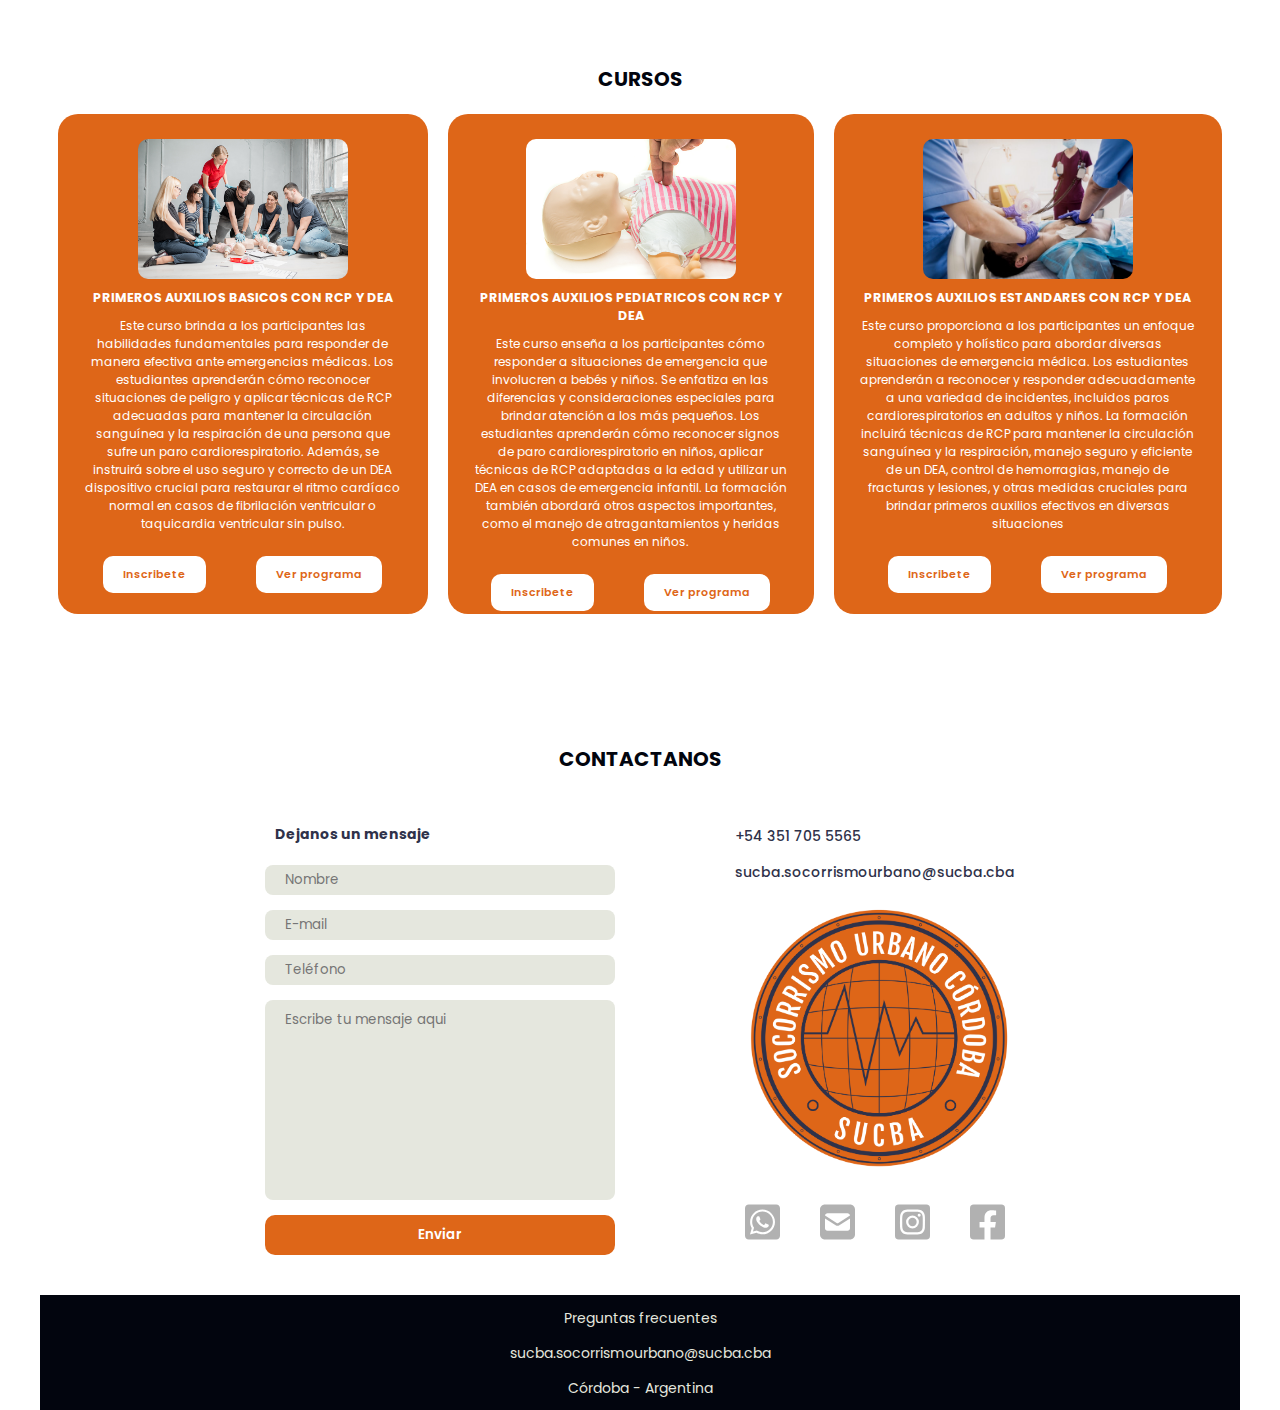
==== commit c02b43ee: "add:mediaqueris" ====
--- a/index.html
+++ b/index.html
@@ -35,7 +35,7 @@
         </div>
         <div class="navbar-user">
             <ul class="navbar-list">
-                <li><a href="#">Registrate</a></li>
+                <li><a href="./assets/registration.html/registration.html">Registrate</a></li>
                 <li><a href="./assets/login/login.html"><span>Login</span></a></li>
             </ul>
         </div>
@@ -91,7 +91,7 @@
                     <div class="course-info">
                         <img src="./assets/img/alumno_ps_urbano.jpg" alt="">
                         <h3>Primeros auxilios basicos con RCP y DEA</h3>
-                        <p>Este curso se enfoca en brindar a los participantes las habilidades fundamentales para responder de manera efectiva ante emergencias médicas. Los estudiantes aprenderán cómo reconocer situaciones de peligro y aplicar técnicas de RCP adecuadas para mantener la circulación sanguínea y la respiración de una persona que sufre un paro cardiorespiratorio. Además, se instruirá sobre el uso seguro y correcto de un DEA, un dispositivo crucial para restaurar el ritmo cardíaco normal en casos de fibrilación ventricular o taquicardia ventricular sin pulso.</p>
+                        <p>Este curso brinda a los participantes las habilidades fundamentales para responder de manera efectiva ante emergencias médicas. Los estudiantes aprenderán cómo reconocer situaciones de peligro y aplicar técnicas de RCP adecuadas para mantener la circulación sanguínea y la respiración de una persona que sufre un paro cardiorespiratorio. Además, se instruirá sobre el uso seguro y correcto de un DEA dispositivo crucial para restaurar el ritmo cardíaco normal en casos de fibrilación ventricular o taquicardia ventricular sin pulso.</p>
                     </div>
 
                     <div class="course-btn">
@@ -105,7 +105,7 @@
                     <div class="course-info">
                         <img src="./assets/img/alumno_ps_pediatricos.jpg" alt="pediatrico">
                         <h3>Primeros auxilios pediatricos con RCP y DEA</h3>
-                        <p>Este curso diseñado específicamente para enseñar a los participantes cómo responder a situaciones de emergencia que involucren a bebés y niños. Se enfatizará en las diferencias y consideraciones especiales para brindar atención a los más pequeños. Los estudiantes aprenderán cómo reconocer signos de paro cardiorespiratorio en niños, aplicar técnicas de RCP adaptadas a la edad y utilizar un DEA en casos de emergencia infantil. La formación también abordará otros aspectos importantes, como el manejo de atragantamientos y heridas comunes en niños.</p>
+                        <p>Este curso enseña a los participantes cómo responder a situaciones de emergencia que involucren a bebés y niños. Se enfatiza en las diferencias y consideraciones especiales para brindar atención a los más pequeños. Los estudiantes aprenderán cómo reconocer signos de paro cardiorespiratorio en niños, aplicar técnicas de RCP adaptadas a la edad y utilizar un DEA en casos de emergencia infantil. La formación también abordará otros aspectos importantes, como el manejo de atragantamientos y heridas comunes en niños.</p>
                    </div>
 
                     <div class="course-btn">
@@ -119,7 +119,7 @@
                     <div class=course-info>
                         <img src="./assets/img/emergencias cardiovasculares.jpg" alt="estandares">
                         <h3>Primeros auxilios estandares con RCP y DEA</h3>
-                        <p>Este curso proporcionará a los participantes un enfoque completo y holístico para abordar diversas situaciones de emergencia médica. Los estudiantes aprenderán a reconocer y responder adecuadamente a una variedad de incidentes, incluidos paros cardiorespiratorios en adultos y niños. La formación incluirá técnicas de RCP para mantener la circulación sanguínea y la respiración, manejo seguro y eficiente de un DEA, control de hemorragias, manejo de fracturas y lesiones, y otras medidas cruciales para brindar primeros auxilios efectivos en diversas situaciones</p>
+                        <p>Este curso proporciona a los participantes un enfoque completo y holístico para abordar diversas situaciones de emergencia médica. Los estudiantes aprenderán a reconocer y responder adecuadamente a una variedad de incidentes, incluidos paros cardiorespiratorios en adultos y niños. La formación incluirá técnicas de RCP para mantener la circulación sanguínea y la respiración, manejo seguro y eficiente de un DEA, control de hemorragias, manejo de fracturas y lesiones, y otras medidas cruciales para brindar primeros auxilios efectivos en diversas situaciones</p>
                     </div>
 
                     <div class="course-btn">
--- a/assets/stylesheet.css
+++ b/assets/stylesheet.css
@@ -76,16 +76,14 @@
 /*=========PORTADA========= */
 
 main {
-    /* padding-top: 60px; */
-    /* width: 100%; */
     display: flex;
     justify-content: center;
     align-items: center;
     flex-direction: column;
 }
 #hero {
-    max-width: 1800px;
-
+    max-width: 100%;
+    margin: 0 auto;
     /* backgrund fijo */
     background-image: url(./img/portada/Diseño\ sin\ título\ \(1\).png);
     background-attachment: fixed;
@@ -145,7 +143,8 @@
 
 /* ========ABOUT US===========*/
 #about {
-    max-width: 1800px;
+    max-width: 1200px;
+    margin: 0 auto;
     padding: 60px 0 50px 0;
     background-color: white;
     display: flex;
@@ -219,8 +218,8 @@
 /* ====CURSOS===== */
 
 #courses {
-    width: 100%;
-    /* padding: 80px 0 30px 0; */
+    max-width: 1200px;
+    margin: 0 auto;
     padding-top: 80px;
     padding-bottom: 40px;
     display: flex;
@@ -232,20 +231,23 @@
 }
 
 .courses-container {
-    max-width: 1800px;
+    width: 100%;
+    margin: 0 auto;
     display: flex;
     flex-direction: row;
+    justify-content: space-around;
+    align-items: center;
     gap:20px;
+    padding: 0 18px;
 }
 
 .course-card {
-    width: 400px;
     height: 500px;
     background-color: var(--orange);
     color: white;
     display: flex;
     flex-direction: column;
-    gap: 20px;
+    gap: 18px;
     align-items: center;
     justify-content: space-around;
     text-align: center;
@@ -254,7 +256,7 @@
 }
 
 .course-card img {
-    height: 150px;
+    height: 140px;
     border-radius: 10px;
 }
 
@@ -264,11 +266,12 @@
     justify-content: center;
     align-items: center;
     gap:10px;
-    padding: 10px;
+    padding: 5px;
 }
 
 .course-info h3{
-    font-size: 15px;
+    font-size: 12.5px;
+    text-transform: uppercase;
 }
 
 .course-info p{
@@ -281,15 +284,15 @@
     justify-content: space-between;
     align-items: center;
     gap: 50px;
-    padding: 0 20px 10px 20px;
+    padding: 0 20px 8px 20px;
 }
 
 .course-btn a{
     background-color: white;
     color: var(--orange);
     font-weight: 600;
-    font-size: 12px;
-    padding: 10px 30px;
+    font-size: 11px;
+    padding: 10px 20px;
     border-radius: 10px;
     cursor: pointer;
 }
@@ -300,8 +303,11 @@
 #contact {
     display: flex;
     flex-direction: column;
-    max-width: 1800px;
+    max-width: 1200px;
+    margin: 0 auto;
     padding-top: 90px;
+    justify-content: center;
+    align-items: center;
 }
 
 #contact h2{
@@ -316,7 +322,7 @@
     flex-direction: row;
     align-items: center;
     justify-content: space-between;
-    padding: 30px;
+    padding: 20px;
     gap: 120px;
 }
 
@@ -324,7 +330,6 @@
 
 .contact-info {
     width: 50%;
-    height: 100%;
     display: flex;
     flex-direction: column;
     gap: 10px;
@@ -422,7 +427,8 @@
 
 /* ====FOOTER==== */
 footer {
-    max-width: 1800px;
+    max-width: 1200px;
+    margin: 0 auto;
     padding-top: 20px;
 }
 
--- a/assets/mediaquaries.css
+++ b/assets/mediaquaries.css
@@ -0,0 +1,213 @@
+/* @media(max-width: 1200px) {
+    .about-info p{
+        max-width: 90%;
+    }
+
+    .courses-container{
+        padding: 0 16px;
+    }
+
+    .course-info h3{
+        font-size: 13.5px;
+    }
+} */
+@media (max-width:992px){
+   .courses-container{
+    flex-wrap: wrap;
+    gap: 25px;
+    justify-content: center;
+   }
+
+   .course-card{
+    width: 400px;
+   }
+}
+
+@media (max-width:776px){
+
+    #hero h1{
+        font-size: 35px;
+    }
+
+    #hero p{
+        font-size: 12px;
+    }
+
+    #about {
+        width: 97%;
+    }
+
+    
+
+    .contact-container{
+        flex-wrap: wrap;
+        gap:20px;
+        justify-content: center;
+        align-items: center;
+    }
+
+    .course-card{
+        width: 500px;
+        height: 450px;
+    }
+
+    .contact-info{
+        width: 80%;
+        text-align: center;
+       
+    }
+
+    .contact-form{
+        justify-content: center;
+        align-items: center;
+        padding-bottom: 30px;
+
+    }
+
+    .form {
+        width: 140%;
+    }
+
+    .form-msj{
+        width: 100%;
+    }
+}
+
+@media (max-width: 576px){
+    .navbar-list a,
+    .navbar-list span{
+        font-size: 10px;
+    }
+
+    #hero h1{
+        font-size: 25px;
+    }
+
+    #hero p,
+    #hero a{
+        font-size: 10px;
+    }
+
+    .about-info,
+    .card {
+        font-size: 10px;
+    }
+
+    .about-info h2,
+    #courses h2 {
+        font-size: 14px;
+    }
+
+    .course-card{
+        height: 380px;
+    }
+
+    .course-info p,
+    .course-btn a {
+        font-size: 10px;
+    }
+
+    #contact h2{
+        font-size: 14px;
+    }
+
+    .contact-info {
+        font-size: 12px;
+    }
+
+    .contac-info img{
+        width: 50px;
+    }
+
+    .contact-links a{
+        width: 30px;
+    }
+
+    .form-info,
+    .form-msj{
+        font-size: 12px;
+    }
+
+    .footer-links a{
+        font-size: 10px;
+    }
+
+    .footer-links{
+        gap:5px;
+    }
+}
+
+@media (max-width: 320px){
+
+    .navbar-list {
+        display: none;
+    }
+    #hero h1{
+        font-size: 25px;
+    }
+
+    .hero-info{
+        padding: 8px;
+    }
+
+    #about img{
+        width: 100px;
+    }
+
+
+    .about-cards {
+        flex-wrap: wrap;
+    }
+
+    .card{
+        width: 180px;
+        height: 180px;
+    }
+
+    .courses-container{
+        width: 90%;
+        padding: 5px;
+    }
+    .course-info h3{
+        font-size: 10px;
+    }
+    .course-btn a{
+        font-size: 9px;
+        padding: 10px 14px;
+    }
+
+
+    .course-card p{
+        display: none;
+    }
+
+    .course-card{
+        width: 300px;
+        height: 240px;
+    }
+
+    .course-card img{
+        width: 150px;
+        height: 100px;
+    }
+
+    .form,
+    .form-msj{
+        width: 240px;
+    }
+
+    .contact-form p{
+        font-size: 11px;
+    }
+
+    .contact-info img{
+        width: 180px;
+    }
+
+    .contact-links a{
+        width: 20px;
+    }
+
+}
+
+
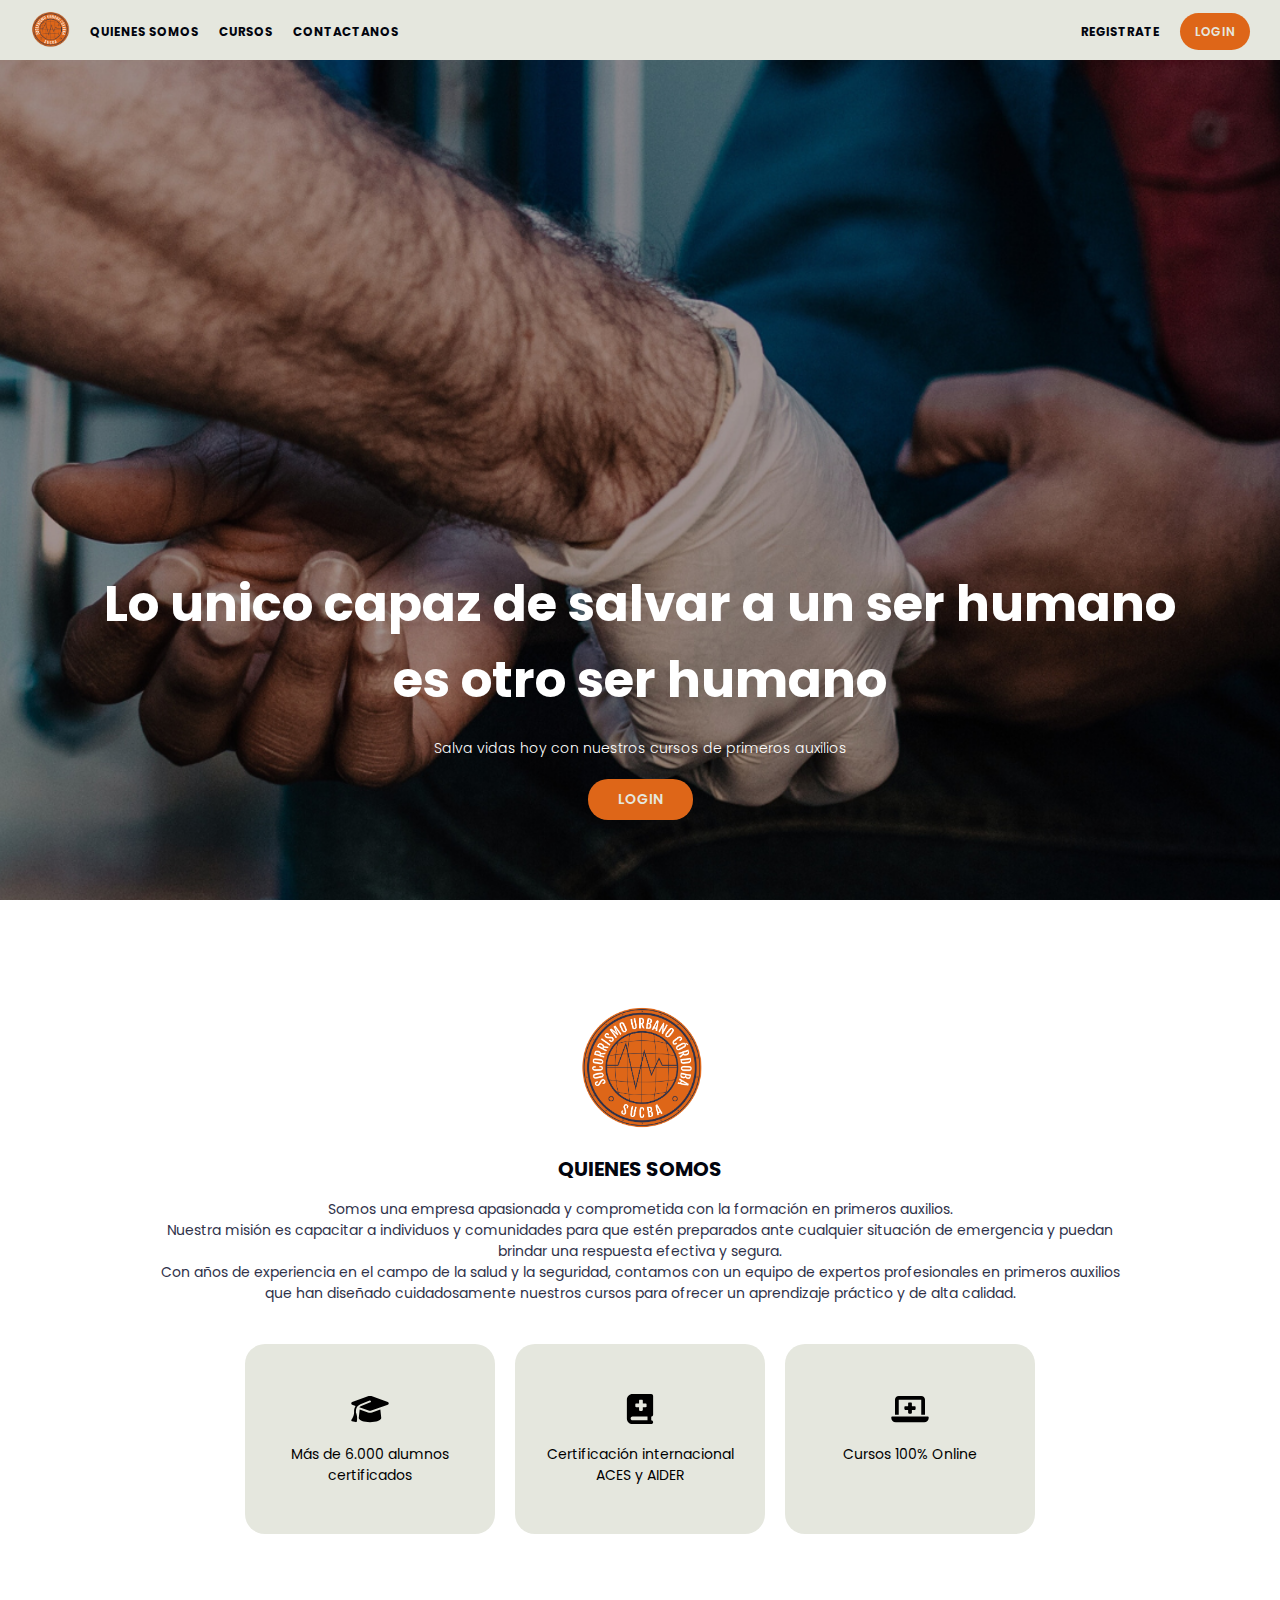
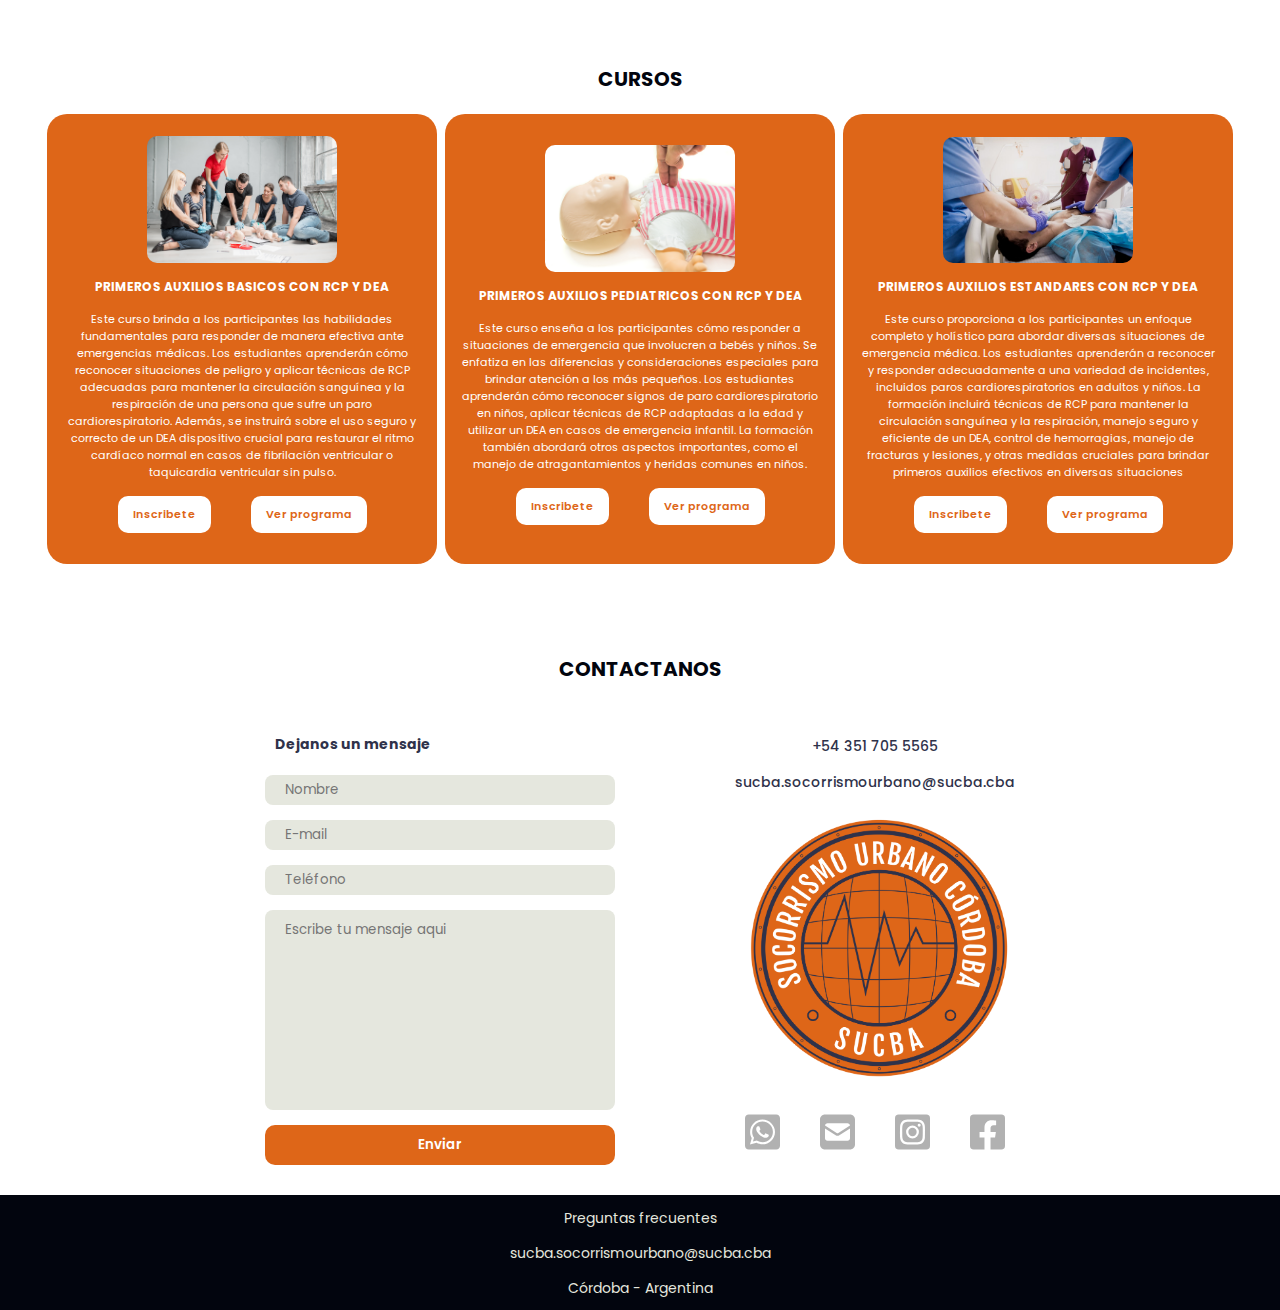
==== commit 799a757c: "add: mediaqueris and menu" ====
--- a/index.html
+++ b/index.html
@@ -18,6 +18,12 @@
         <div class="navbar-right">
             <img src="./assets/img/logo SUCBA sin fondo.png" alt="logo" class="logo">
             <nav class="navbar">
+                <input type="checkbox" id="toggle-menu">
+                <label for="toggle-menu" class="bars-menu">
+                    <span></span>
+                    <span></span>
+                    <span></span>
+                </label>
 
                 <ul class="navbar-list">
                     <li><a href="#about">Quienes somos</a></li>
@@ -25,12 +31,7 @@
                     <li><a href="#contact">Contactanos</a></li>
                 </ul>
 
-
-                <!-- menu icon
-                <i class="fa-solid fa-bars"></i> -->
-
-
-
+                
             </nav>
         </div>
         <div class="navbar-user">
@@ -88,12 +89,10 @@
             <div class="courses-container">
                 <!-- curso 1 -->
                 <div class="course-card">
-                    <div class="course-info">
-                        <img src="./assets/img/alumno_ps_urbano.jpg" alt="">
-                        <h3>Primeros auxilios basicos con RCP y DEA</h3>
+                    <img src="./assets/img/alumno_ps_urbano.jpg" alt="">
+                    <h3>Primeros auxilios basicos con RCP y DEA</h3>
                         <p>Este curso brinda a los participantes las habilidades fundamentales para responder de manera efectiva ante emergencias médicas. Los estudiantes aprenderán cómo reconocer situaciones de peligro y aplicar técnicas de RCP adecuadas para mantener la circulación sanguínea y la respiración de una persona que sufre un paro cardiorespiratorio. Además, se instruirá sobre el uso seguro y correcto de un DEA dispositivo crucial para restaurar el ritmo cardíaco normal en casos de fibrilación ventricular o taquicardia ventricular sin pulso.</p>
-                    </div>
-
+                    
                     <div class="course-btn">
                         <a href="#">Inscribete</a>
                         <a href="#">Ver programa</a>
@@ -102,12 +101,10 @@
 
                 <!-- curso 2 -->
                 <div class="course-card">
-                    <div class="course-info">
-                        <img src="./assets/img/alumno_ps_pediatricos.jpg" alt="pediatrico">
-                        <h3>Primeros auxilios pediatricos con RCP y DEA</h3>
-                        <p>Este curso enseña a los participantes cómo responder a situaciones de emergencia que involucren a bebés y niños. Se enfatiza en las diferencias y consideraciones especiales para brindar atención a los más pequeños. Los estudiantes aprenderán cómo reconocer signos de paro cardiorespiratorio en niños, aplicar técnicas de RCP adaptadas a la edad y utilizar un DEA en casos de emergencia infantil. La formación también abordará otros aspectos importantes, como el manejo de atragantamientos y heridas comunes en niños.</p>
-                   </div>
-
+                    <img src="./assets/img/alumno_ps_pediatricos.jpg" alt="pediatrico">
+                    <h3>Primeros auxilios pediatricos con RCP y DEA</h3>
+                    <p>Este curso enseña a los participantes cómo responder a situaciones de emergencia que involucren a bebés y niños. Se enfatiza en las diferencias y consideraciones especiales para brindar atención a los más pequeños. Los estudiantes aprenderán cómo reconocer signos de paro cardiorespiratorio en niños, aplicar técnicas de RCP adaptadas a la edad y utilizar un DEA en casos de emergencia infantil. La formación también abordará otros aspectos importantes, como el manejo de atragantamientos y heridas comunes en niños.</p>
+                   
                     <div class="course-btn">
                         <a href="#">Inscribete</a>
                         <a href="#">Ver programa</a>
@@ -116,12 +113,10 @@
 
                 <!-- curso 3 -->
                 <div class="course-card">
-                    <div class=course-info>
-                        <img src="./assets/img/emergencias cardiovasculares.jpg" alt="estandares">
-                        <h3>Primeros auxilios estandares con RCP y DEA</h3>
-                        <p>Este curso proporciona a los participantes un enfoque completo y holístico para abordar diversas situaciones de emergencia médica. Los estudiantes aprenderán a reconocer y responder adecuadamente a una variedad de incidentes, incluidos paros cardiorespiratorios en adultos y niños. La formación incluirá técnicas de RCP para mantener la circulación sanguínea y la respiración, manejo seguro y eficiente de un DEA, control de hemorragias, manejo de fracturas y lesiones, y otras medidas cruciales para brindar primeros auxilios efectivos en diversas situaciones</p>
-                    </div>
-
+                    <img src="./assets/img/emergencias cardiovasculares.jpg" alt="estandares">
+                    <h3>Primeros auxilios estandares con RCP y DEA</h3>
+                    <p>Este curso proporciona a los participantes un enfoque completo y holístico para abordar diversas situaciones de emergencia médica. Los estudiantes aprenderán a reconocer y responder adecuadamente a una variedad de incidentes, incluidos paros cardiorespiratorios en adultos y niños. La formación incluirá técnicas de RCP para mantener la circulación sanguínea y la respiración, manejo seguro y eficiente de un DEA, control de hemorragias, manejo de fracturas y lesiones, y otras medidas cruciales para brindar primeros auxilios efectivos en diversas situaciones</p>
+                    
                     <div class="course-btn">
                         <a href="#">Inscribete</a>
                         <a href="#">Ver programa</a>
@@ -172,15 +167,11 @@
     </main>
 
     <footer>
-        <div>
-            <ul class="footer-links">
-                <li><a href="#">Preguntas frecuentes</a></li>
-                <li><a href="#">sucba.socorrismourbano@sucba.cba</a></li>
-                <li><a href="#">Córdoba - Argentina</a></li>
-            </ul>
-        </div>
-
-
+        <ul class="footer-links">
+            <li><a href="#">Preguntas frecuentes</a></li>
+            <li><a href="#">sucba.socorrismourbano@sucba.cba</a></li>
+            <li><a href="#">Córdoba - Argentina</a></li>
+        </ul>
     </footer>
 </body>
 </html>--- a/assets/stylesheet.css
+++ b/assets/stylesheet.css
@@ -19,7 +19,8 @@
     box-sizing: border-box;
     list-style: none;
     text-decoration: none;
-    font-family: 'Poppins', sans-serif; 
+    font-family: 'Poppins', sans-serif;
+    /* border: 1px red solid; */
 
 }
 
@@ -71,6 +72,23 @@
     border-radius: 20px;
     font-size: 12px;
     font-weight: 600;
+}
+
+/* MENU */
+#toggle-menu,
+.toggle-menu {
+    display: none;
+
+}
+.bars-menu {
+    display: none;
+    flex-direction: column;
+    gap: 5px;
+}
+.bars-menu span{
+    height: 2px;
+    width: 30px;
+    background-color: var(--orange);
 }
 
 /*=========PORTADA========= */
@@ -135,11 +153,7 @@
 }
 
 
-/* #hero img{
-    width: 50%;
-    border-radius: 10px;
-
-} */
+
 
 /* ========ABOUT US===========*/
 #about {
@@ -169,6 +183,7 @@
     text-align: center;
     color: var(--blue);
     font-size: 14px;
+    width: 90%;
 }
 
 .about-info p{
@@ -221,7 +236,7 @@
     max-width: 1200px;
     margin: 0 auto;
     padding-top: 80px;
-    padding-bottom: 40px;
+    /* padding-bottom: 40px; */
     display: flex;
     flex-direction: column;
     align-items: center;
@@ -230,60 +245,52 @@
     gap: 20px;
 }
 
-.courses-container {
-    width: 100%;
-    margin: 0 auto;
-    display: flex;
-    flex-direction: row;
-    justify-content: space-around;
-    align-items: center;
-    gap:20px;
-    padding: 0 18px;
+.courses-container{
+    /* width: 100%; */
+    display: flex;
+    justify-content: center;
+    align-items: center;
+    gap: 8px;
 }
 
 .course-card {
-    height: 500px;
     background-color: var(--orange);
+    border-radius: 20px;
     color: white;
     display: flex;
     flex-direction: column;
-    gap: 18px;
-    align-items: center;
-    justify-content: space-around;
+    align-items: center;
+    justify-content: center;
+    gap: 15px;
+    /* width: 320px;
+    height: 280px; */
+    padding: 10px;
+    width: 390px;
+    height: 450px;
+}
+
+.course-card img{
+    width: 190px;
+    border-radius: 10px;
+}
+
+.course-card h3{
+    font-size: 12px;
+    text-transform: uppercase;
+    /* padding-bottom: 20px; */
+}
+
+.course-card p{
+    /* white-space: wrap; */
     text-align: center;
-    border-radius: 20px;
-    padding: 20px;
-}
-
-.course-card img {
-    height: 140px;
-    border-radius: 10px;
-}
-
-.course-info{
-    display: flex;
-    flex-direction: column;
-    justify-content: center;
-    align-items: center;
-    gap:10px;
-    padding: 5px;
-}
-
-.course-info h3{
-    font-size: 12.5px;
-    text-transform: uppercase;
-}
-
-.course-info p{
-    font-size: 12px;
-    text-align: center;
-}
-
+    padding: 0 5px;
+    font-size: 11px;
+}
 .course-btn {
     display: flex;
     justify-content: space-between;
     align-items: center;
-    gap: 50px;
+    gap: 40px;
     padding: 0 20px 8px 20px;
 }
 
@@ -292,7 +299,7 @@
     color: var(--orange);
     font-weight: 600;
     font-size: 11px;
-    padding: 10px 20px;
+    padding: 10px 15px;
     border-radius: 10px;
     cursor: pointer;
 }
@@ -349,6 +356,7 @@
     gap:15px;
     color: var(--blue);
     font-weight: 500;
+    text-align: center;
 }
 
 .contact-links {
@@ -427,13 +435,11 @@
 
 /* ====FOOTER==== */
 footer {
-    max-width: 1200px;
     margin: 0 auto;
-    padding-top: 20px;
+    padding-top:10px;
 }
 
 .footer-links{
-    width: 100%;
     background-color: var(--black);
     padding: 10px;
     display: flex;
--- a/assets/mediaquaries.css
+++ b/assets/mediaquaries.css
@@ -1,16 +1,22 @@
-/* @media(max-width: 1200px) {
-    .about-info p{
-        max-width: 90%;
-    }
-
+
+
+@media (max-width: 1200px){
+    .course-card {
+        width: 370px;
+        height: 470px;
+    }
+
+
+}
+
+@media (max-width: 1024px){
     .courses-container{
-        padding: 0 16px;
-    }
-
-    .course-info h3{
-        font-size: 13.5px;
-    }
-} */
+        /* width: 370px;
+        height: 480px; */
+        flex-wrap: wrap;
+    }
+}
+
 @media (max-width:992px){
    .courses-container{
     flex-wrap: wrap;
@@ -19,11 +25,40 @@
    }
 
    .course-card{
-    width: 400px;
+    width: 430px;
+    gap:20px;
    }
+
+   .form{
+    width: 100%;
+   }
 }
 
 @media (max-width:776px){
+
+    .bars-menu{
+        display: flex;
+    }
+
+    .navbar ul{
+        background: white;
+        width: 100%;
+        height: calc(100vh-60px);
+        position:absolute;
+        top: 60px;
+        left: 0;
+        flex-direction: column;
+        align-items: center;
+        justify-content: center;
+        
+
+        transform: translateX(200%);
+        transition: all 0.4s ease;
+    }
+
+    #toggle-menu:checked~.navbar-list{
+        transform: translateX(0);
+    }
 
     #hero h1{
         font-size: 35px;
@@ -70,10 +105,35 @@
 
     .form-msj{
         width: 100%;
+        z-index: -1;
     }
 }
 
 @media (max-width: 576px){
+    .bars-menu{
+        display: flex;
+    }
+
+    .navbar ul{
+        background: white;
+        width: 100%;
+        height: calc(100vh-60px);
+        position:absolute;
+        top: 60px;
+        left: 0;
+        flex-direction: column;
+        align-items: center;
+        justify-content: center;
+
+        transform: translateX(200%);
+        transition: all 0.4s ease;
+    }
+
+    #toggle-menu:checked~.navbar-list{
+        transform: translateX(0);
+    }
+
+
     .navbar-list a,
     .navbar-list span{
         font-size: 10px;
@@ -86,11 +146,19 @@
     #hero p,
     #hero a{
         font-size: 10px;
-    }
-
+        text-align: center;
+    }
+
+    .hero-info{
+        padding: 8px;
+    }
     .about-info,
     .card {
         font-size: 10px;
+    }
+
+    .about-cards{
+        flex-wrap: wrap;
     }
 
     .about-info h2,
@@ -99,7 +167,8 @@
     }
 
     .course-card{
-        height: 380px;
+        height: 450px;
+        width: 400px ;
     }
 
     .course-info p,
@@ -126,6 +195,7 @@
     .form-info,
     .form-msj{
         font-size: 12px;
+        z-index: -1;
     }
 
     .footer-links a{
@@ -137,11 +207,31 @@
     }
 }
 
+@media(max-width: 400px){
+    .hero-info{
+        padding: 8px;
+    }
+
+    .card{
+        height: 160px;
+    }
+    .course-card p{
+        display: none;
+    }
+
+    .course-card{
+        width: 300px;
+        height: 280px;
+    }
+
+    .course-card h3,
+    .course-btn a {
+        font-size: 10px;
+    }
+}
+
 @media (max-width: 320px){
 
-    .navbar-list {
-        display: none;
-    }
     #hero h1{
         font-size: 25px;
     }
@@ -166,14 +256,14 @@
 
     .courses-container{
         width: 90%;
-        padding: 5px;
+        padding: 3px;
     }
     .course-info h3{
-        font-size: 10px;
+        font-size: 9px;
     }
     .course-btn a{
         font-size: 9px;
-        padding: 10px 14px;
+        padding: 10px;
     }
 
 
@@ -194,6 +284,7 @@
     .form,
     .form-msj{
         width: 240px;
+        z-index: -1;
     }
 
     .contact-form p{
@@ -208,6 +299,8 @@
         width: 20px;
     }
 
-}
-
-
+    
+
+}
+
+
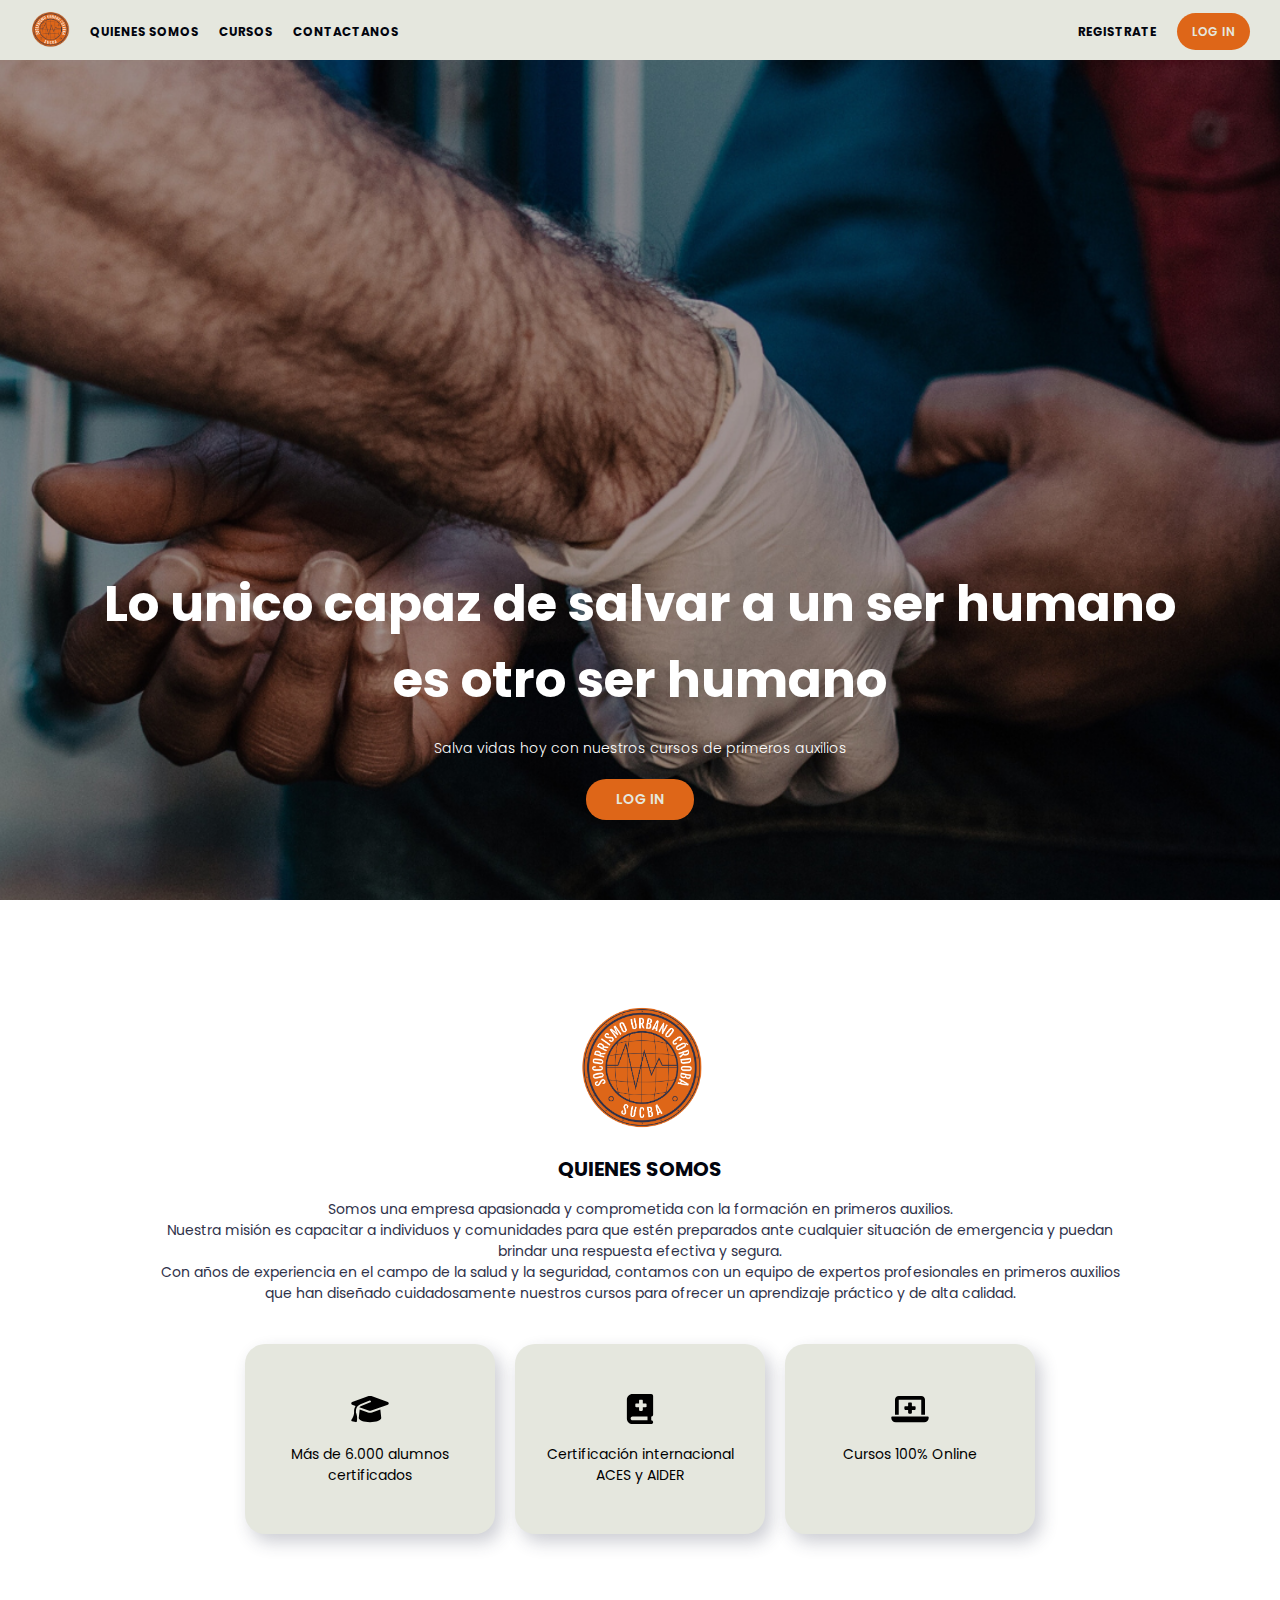
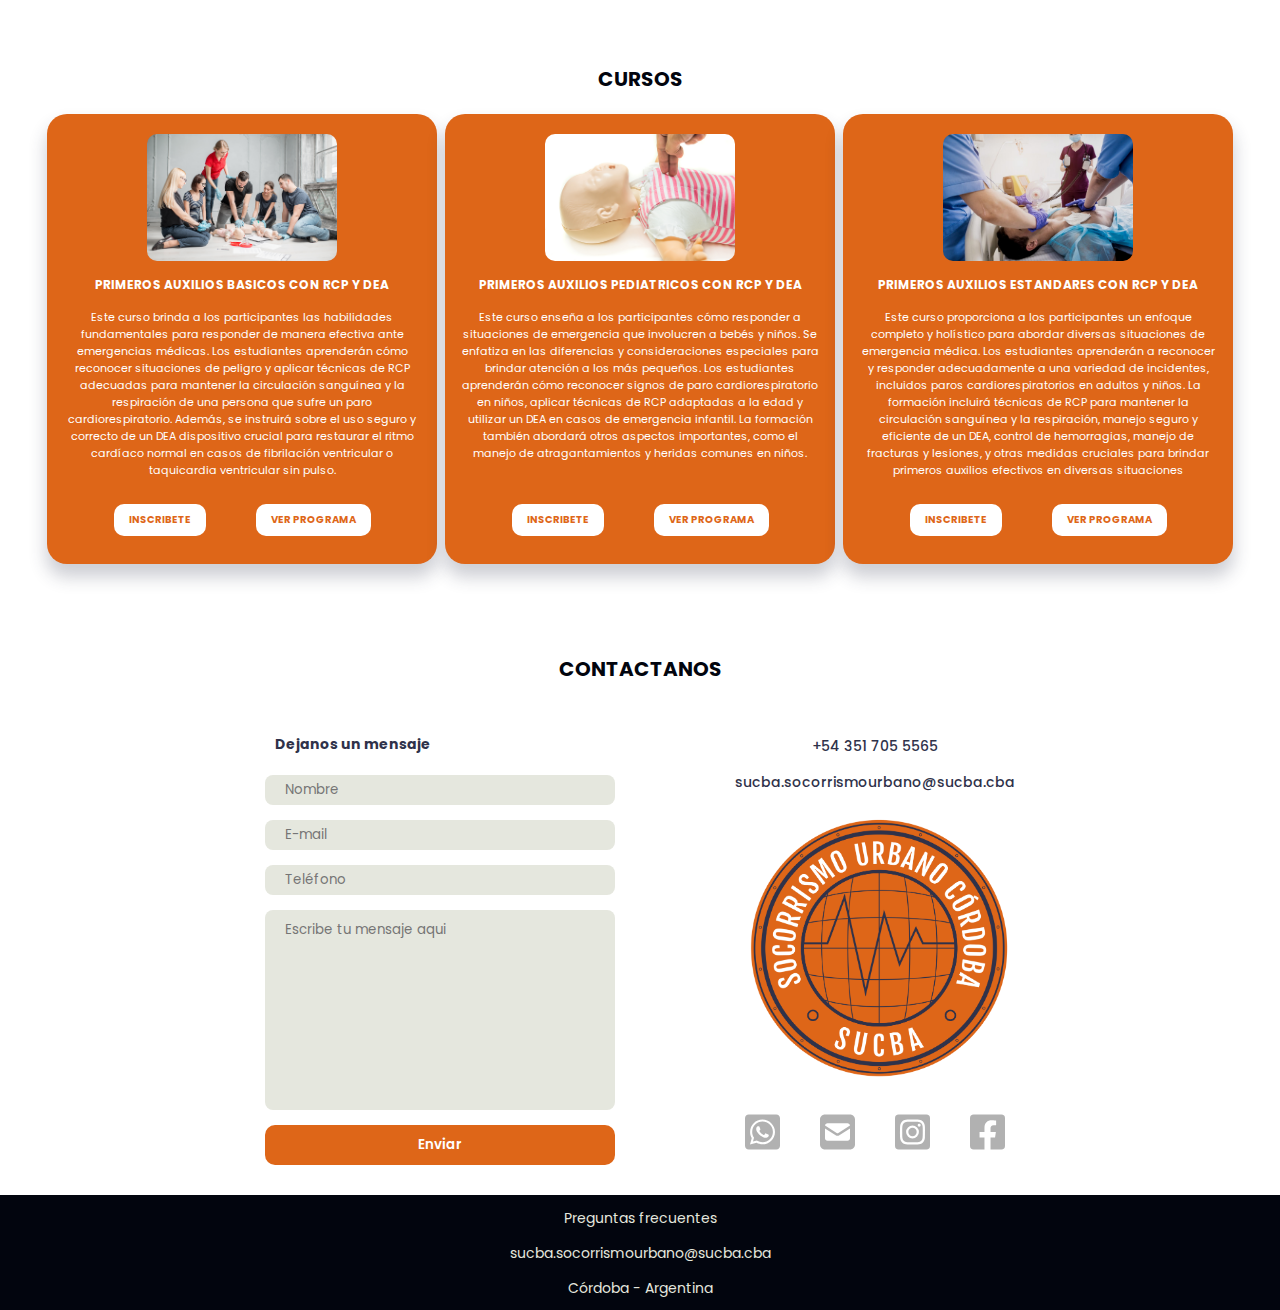
==== commit ee8fa4d8: "add:animation" ====
--- a/index.html
+++ b/index.html
@@ -7,6 +7,7 @@
     <link rel="icon" href="./assets/img/logo SUCBA sin fondo.png">
     <link rel="stylesheet" href="./assets/stylesheet.css">
     <link rel="stylesheet" href="./assets/mediaquaries.css">
+    <link rel="stylesheet" href="./assets/animation.css">
 
      <!-- FONTAWESOME -->
      <link rel="stylesheet" href="https://cdnjs.cloudflare.com/ajax/libs/font-awesome/6.4.0/css/all.min.css" integrity="sha512-iecdLmaskl7CVkqkXNQ/ZH/XLlvWZOJyj7Yy7tcenmpD1ypASozpmT/E0iPtmFIB46ZmdtAc9eNBvH0H/ZpiBw==" crossorigin="anonymous" referrerpolicy="no-referrer" />
@@ -37,7 +38,7 @@
         <div class="navbar-user">
             <ul class="navbar-list">
                 <li><a href="./assets/registration.html/registration.html">Registrate</a></li>
-                <li><a href="./assets/login/login.html"><span>Login</span></a></li>
+                <li><a href="./assets/login/login.html"><span>Log in</span></a></li>
             </ul>
         </div>
     </header>
@@ -48,7 +49,7 @@
             <div class="hero-info">
                 <h1>Lo unico capaz de salvar a un ser humano es otro ser humano</h1>
                 <p>Salva vidas hoy con nuestros cursos de primeros auxilios</p>
-                <a href="./assets/login/login.html" target="_self" >Login</a>
+                <a href="./assets/login/login.html" target="_self" >Log in</a>
             </div>
             <!-- <img src="./assets/img/SUCBA reducidas/pexels-rodnae-productions-6520214(1).jpg" alt="emergencia"> -->
         </section>
--- a/assets/stylesheet.css
+++ b/assets/stylesheet.css
@@ -222,8 +222,10 @@
     text-align: center;
     font-size: 14px;
     font-weight: 400;
-}
-
+    -webkit-box-shadow: 6px 8px 17px 0px rgba(47,50,74,0.24);
+    -moz-box-shadow: 6px 8px 17px 0px rgba(47,50,74,0.24);
+    box-shadow: 6px 8px 17px 0px rgba(47,50,74,0.24);
+}
 .card img{
     height: 50px;
     
@@ -267,6 +269,9 @@
     padding: 10px;
     width: 390px;
     height: 450px;
+    -webkit-box-shadow: 0px 12px 17px 1px rgba(47,50,74,0.24);
+    -moz-box-shadow: 0px 12px 17px 1px rgba(47,50,74,0.24);
+    box-shadow: 0px 12px 17px 1px rgba(47,50,74,0.24);
 }
 
 .course-card img{
@@ -285,23 +290,25 @@
     text-align: center;
     padding: 0 5px;
     font-size: 11px;
+    height: 180px;
 }
 .course-btn {
     display: flex;
     justify-content: space-between;
     align-items: center;
-    gap: 40px;
-    padding: 0 20px 8px 20px;
+    gap: 50px;
+    padding: 0 15px 8px 15px;
 }
 
 .course-btn a{
     background-color: white;
     color: var(--orange);
-    font-weight: 600;
-    font-size: 11px;
-    padding: 10px 15px;
+    font-weight: 700;
+    font-size: 10px;
+    padding: 8px 15px;
     border-radius: 10px;
     cursor: pointer;
+    text-transform: uppercase;
 }
 
 
@@ -402,6 +409,9 @@
     color: var(--blue);
     padding: 5px 20px;
     border-radius: 8px;
+    /* -webkit-box-shadow: 6px 7px 20px -3px rgba(47,50,74,0.24);
+    -moz-box-shadow: 6px 7px 20px -3px rgba(47,50,74,0.24);
+    box-shadow: 6px 7px 20px -3px rgba(47,50,74,0.24); */
 }
 
 .form-msj{
@@ -413,6 +423,9 @@
     width: 350px;
     text-align: initial;
     position: relative;
+    /* -webkit-box-shadow: 6px 7px 20px -3px rgba(47,50,74,0.24);
+    -moz-box-shadow: 6px 7px 20px -3px rgba(47,50,74,0.24);
+    box-shadow: 6px 7px 20px -3px rgba(47,50,74,0.24); */
 }
 
 .form-msj::placeholder{
--- a/assets/mediaquaries.css
+++ b/assets/mediaquaries.css
@@ -18,6 +18,19 @@
 }
 
 @media (max-width:992px){
+    #hero h1{
+        font-size: 35px;
+    }
+
+    #hero p{
+        font-size: 12px;
+    }
+    
+    .about-cards {
+        flex-wrap: wrap;
+    }
+
+
    .courses-container{
     flex-wrap: wrap;
     gap: 25px;
@@ -28,10 +41,10 @@
     width: 430px;
     gap:20px;
    }
-
-   .form{
-    width: 100%;
+   .contact-info img{
+    width: 220px;
    }
+   
 }
 
 @media (max-width:776px){
@@ -208,6 +221,10 @@
 }
 
 @media(max-width: 400px){
+
+    #hero {
+        background-image: url(./img/portada/hero\ alternativo\ 2.png);
+    }
     .hero-info{
         padding: 8px;
     }
@@ -231,7 +248,8 @@
 }
 
 @media (max-width: 320px){
-
+   
+       
     #hero h1{
         font-size: 25px;
     }
--- a/assets/animation.css
+++ b/assets/animation.css
@@ -0,0 +1,38 @@
+
+.navbar-list a:hover{
+    color: var(--orange);
+}
+
+.navbar-list span:hover{
+    color: var(--orange);
+    background-color: white;
+    font-weight: 800;
+    /* font-size: 14px; */
+    border: .2px var(--orange) solid;
+    padding: 9px 14px;
+}
+
+.hero-info a:hover{
+    color: var(--orange);
+    background-color: var(--white);
+    font-weight: 800;
+    border: .2px var(--orange) solid;
+    padding: 9px 29px;
+}
+
+.course-btn a:hover{
+    background-color: var(--orange);
+    color: white;
+    border: .1px var(--white) solid;
+    padding: 7px 14px;
+}
+
+.form-btn:hover{
+    background-color: var(--white);
+    font-weight: 800;
+    color: var(--orange);
+}
+
+.footer-links a:hover{
+    color: var(--orange);
+}